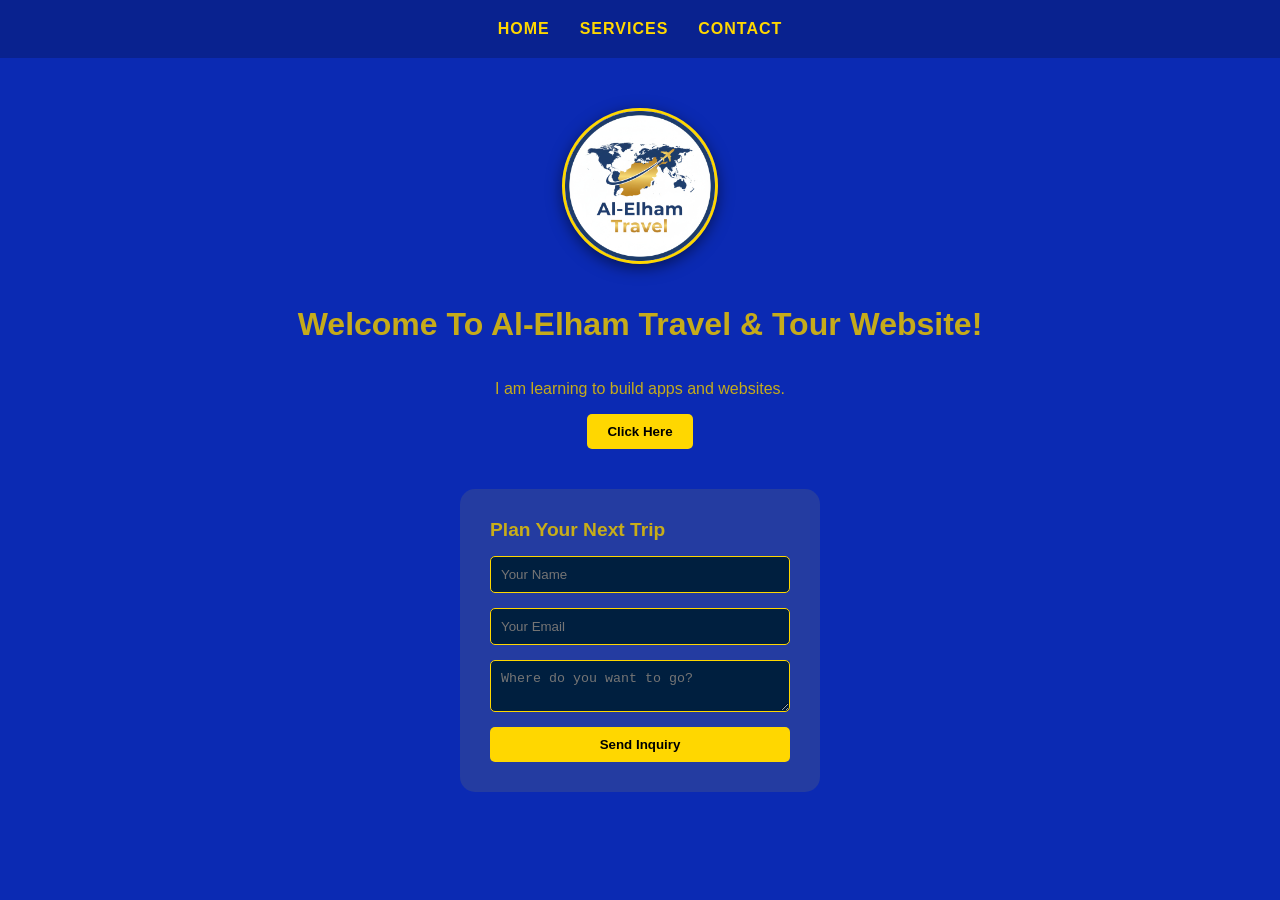
==== index.html @ a9338908 "Add files via upload" ====
<!DOCTYPE html>
<html>
<head>
    <title>My First Page</title>
<style>
    .contact-section {
    background: rgba(255, 215, 0, 0.1);
    padding: 30px;
    border-radius: 15px;
    margin-top: 40px;
    display: flex;
    flex-direction: column;
    gap: 15px;
    width: 300px;
}

.contact-section input, .contact-section textarea {
    padding: 10px;
    border-radius: 5px;
    border: 1px solid #FFD700;
    background: #001f3f;
    color: white;
}

.contact-section h3 {
    margin: 0;
    font-size: 1.2rem;
}
    .navbar {
    position: absolute;
    top: 0;
    width: 100%;
    padding: 20px;
    display: flex;
    justify-content: center;
    gap: 30px;
    background-color: rgba(0, 0, 0, 0.2); /* Semi-transparent black */
}

.navbar a {
    color: #FFD700;
    text-decoration: none;
    font-weight: bold;
    text-transform: uppercase;
    letter-spacing: 1px;
}

.navbar a:hover {
    text-decoration: underline;
    color: #ffffff;
}
    .profile-img {
    width: 150px;               /* Controls the size */
    height: 150px;
    border-radius: 50%;         /* Makes the image a perfect circle */
    border: 3px solid #FFD700;  /* Adds a gold border to match your theme */
    margin-bottom: 20px;        /* Adds space between the image and text */
    object-fit: cover;          /* Ensures the image isn't stretched */
    box-shadow: 0px 4px 15px rgba(0,0,0,0.5); /* Adds a subtle shadow for depth */
    }
    body {
        background-color: #0b2ab3; /* Navy Blue */
        color: #d8b90be8;           /* Gold Text */
        font-family: sans-serif;
        display: flex;
        flex-direction: column;
        align-items: center;
        justify-content: center;
        height: 100vh;
        margin: 0;
    }
    button {
        padding: 10px 20px;
        background-color: #FFD700;
        border: none;
        border-radius: 5px;
        cursor: pointer;
        font-weight: bold;
    }
</style>

<body>
    <nav class="navbar">
    <a href="#">Home</a>
    <a href="#">Services</a>
    <a href="#">Contact</a>
</nav>
<img src="banner.jpg" alt="Brand Logo" class="profile-img">
    <h1>Welcome To Al-Elham Travel & Tour Website!</h1>
    <p>I am learning to build apps and websites.</p>
    <button onclick="alert('Success!')">Click Here</button>
<div class="contact-section">
    <h3>Plan Your Next Trip</h3>
    <input type="text" placeholder="Your Name">
    <input type="email" placeholder="Your Email">
    <textarea placeholder="Where do you want to go?"></textarea>
    <button>Send Inquiry</button>
</div>
</body>
</html>
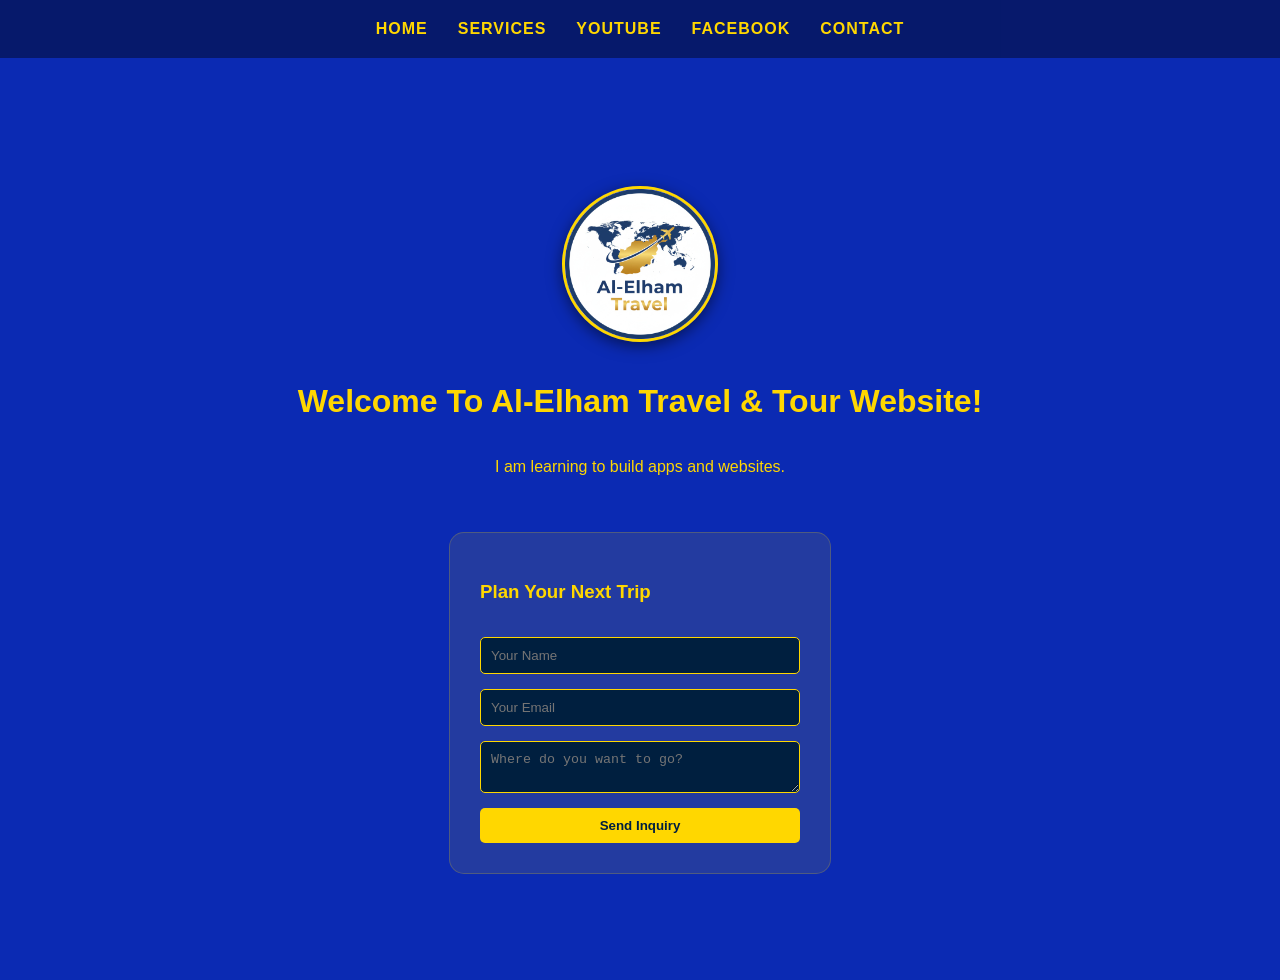
==== commit b7ec5505: "Add files via upload i have added social media link and button. Added social links and contact form" ====
--- a/index.html
+++ b/index.html
@@ -1,100 +1,117 @@
 <!DOCTYPE html>
 <html>
 <head>
-    <title>My First Page</title>
-<style>
-    .contact-section {
-    background: rgba(255, 215, 0, 0.1);
-    padding: 30px;
-    border-radius: 15px;
-    margin-top: 40px;
-    display: flex;
-    flex-direction: column;
-    gap: 15px;
-    width: 300px;
-}
+    <title>Al-Elham Travel & Tour</title>
+    <style>
+        /* --- DESIGN (CSS) --- */
+        body {
+            background-color: #0b2ab3; /* Navy Blue */
+            color: #FFD700;           /* Gold Text */
+            font-family: sans-serif;
+            display: flex;
+            flex-direction: column;
+            align-items: center;
+            justify-content: center;
+            min-height: 100vh;
+            margin: 0;
+            padding-top: 80px; /* Space for the navbar */
+        }
 
-.contact-section input, .contact-section textarea {
-    padding: 10px;
-    border-radius: 5px;
-    border: 1px solid #FFD700;
-    background: #001f3f;
-    color: white;
-}
+        .navbar {
+            position: fixed; /* Changed from absolute to fixed so it stays at the top */
+            top: 0;
+            width: 100%;
+            padding: 20px;
+            display: flex;
+            justify-content: center;
+            gap: 30px;
+            background-color: rgba(0, 0, 0, 0.4); 
+            z-index: 1000;
+        }
 
-.contact-section h3 {
-    margin: 0;
-    font-size: 1.2rem;
-}
-    .navbar {
-    position: absolute;
-    top: 0;
-    width: 100%;
-    padding: 20px;
-    display: flex;
-    justify-content: center;
-    gap: 30px;
-    background-color: rgba(0, 0, 0, 0.2); /* Semi-transparent black */
-}
+        .navbar a {
+            color: #FFD700;
+            text-decoration: none;
+            font-weight: bold;
+            text-transform: uppercase;
+            transition: 0.3s;
+            letter-spacing: 1px;
+        }
 
-.navbar a {
-    color: #FFD700;
-    text-decoration: none;
-    font-weight: bold;
-    text-transform: uppercase;
-    letter-spacing: 1px;
-}
+        .navbar a:hover {
+            color: #ffffff;
+            text-shadow: 0px 0px 8px #FFD700;
+            transform: scale(1.1);
+        }
 
-.navbar a:hover {
-    text-decoration: underline;
-    color: #ffffff;
-}
-    .profile-img {
-    width: 150px;               /* Controls the size */
-    height: 150px;
-    border-radius: 50%;         /* Makes the image a perfect circle */
-    border: 3px solid #FFD700;  /* Adds a gold border to match your theme */
-    margin-bottom: 20px;        /* Adds space between the image and text */
-    object-fit: cover;          /* Ensures the image isn't stretched */
-    box-shadow: 0px 4px 15px rgba(0,0,0,0.5); /* Adds a subtle shadow for depth */
-    }
-    body {
-        background-color: #0b2ab3; /* Navy Blue */
-        color: #d8b90be8;           /* Gold Text */
-        font-family: sans-serif;
-        display: flex;
-        flex-direction: column;
-        align-items: center;
-        justify-content: center;
-        height: 100vh;
-        margin: 0;
-    }
-    button {
-        padding: 10px 20px;
-        background-color: #FFD700;
-        border: none;
-        border-radius: 5px;
-        cursor: pointer;
-        font-weight: bold;
-    }
-</style>
+        .profile-img {
+            width: 150px;
+            height: 150px;
+            border-radius: 50%;
+            border: 3px solid #FFD700;
+            margin-bottom: 20px;
+            object-fit: cover;
+            box-shadow: 0px 4px 15px rgba(0,0,0,0.5);
+        }
+
+        .contact-section {
+            background: rgba(255, 215, 0, 0.1);
+            padding: 30px;
+            border-radius: 15px;
+            margin-top: 40px;
+            display: flex;
+            flex-direction: column;
+            gap: 15px;
+            width: 320px;
+            border: 1px solid rgba(255, 215, 0, 0.2);
+        }
+
+        .contact-section input, .contact-section textarea {
+            padding: 10px;
+            border-radius: 5px;
+            border: 1px solid #FFD700;
+            background: #001f3f;
+            color: white;
+        }
+
+        button {
+            padding: 10px 20px;
+            background-color: #FFD700;
+            border: none;
+            border-radius: 5px;
+            cursor: pointer;
+            font-weight: bold;
+            color: #001f3f;
+        }
+
+        button:hover {
+            background-color: #ffffff;
+        }
+    </style>
+</head>
 
 <body>
+    <!-- --- CONTENT (HTML) --- -->
     <nav class="navbar">
-    <a href="#">Home</a>
-    <a href="#">Services</a>
-    <a href="#">Contact</a>
-</nav>
-<img src="banner.jpg" alt="Brand Logo" class="profile-img">
+        <a href="#">Home</a>
+        <a href="#">Services</a>
+        <a href="https://www.youtube.com/@EverythingSharing.2026" target="_blank">YouTube</a>
+        <a href="https://www.facebook.com/AlElhamTravel" target="_blank">Facebook</a>
+        <a href="#">Contact</a>
+    </nav>
+
+    <img src="banner.jpg" alt="Brand Logo" class="profile-img">
+    
     <h1>Welcome To Al-Elham Travel & Tour Website!</h1>
     <p>I am learning to build apps and websites.</p>
-    <button onclick="alert('Success!')">Click Here</button>
-<div class="contact-section">
-    <h3>Plan Your Next Trip</h3>
-    <input type="text" placeholder="Your Name">
-    <input type="email" placeholder="Your Email">
-    <textarea placeholder="Where do you want to go?"></textarea>
-    <button>Send Inquiry</button>
-</div>
+    
+    <div class="contact-section">
+        <h3>Plan Your Next Trip</h3>
+        <input type="text" placeholder="Your Name">
+        <input type="email" placeholder="Your Email">
+        <textarea placeholder="Where do you want to go?"></textarea>
+        <button>Send Inquiry</button>
+    </div>
+
 </body>
 </html>
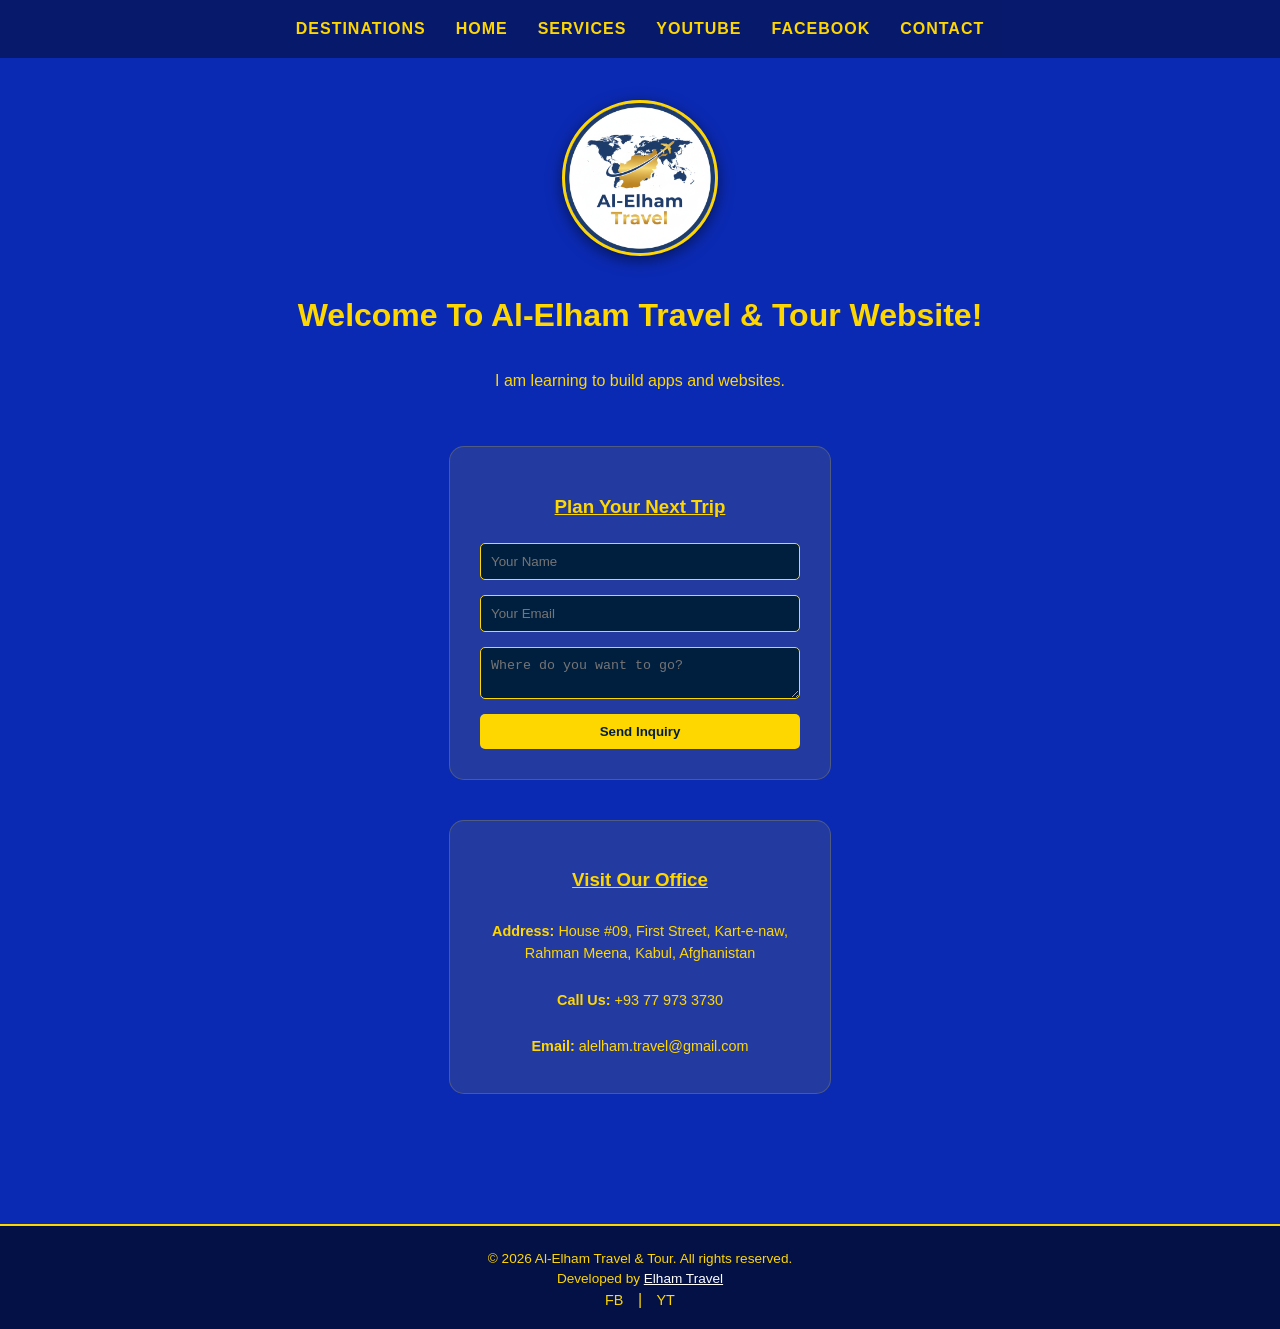
==== commit 5e510e9b: "Due to other pages added to my website Due to other pages added to my website" ====
--- a/index.html
+++ b/index.html
@@ -1,117 +1,54 @@
 <!DOCTYPE html>
 <html>
 <head>
+    <link rel="stylesheet" href="style.css">
     <title>Al-Elham Travel & Tour</title>
-    <style>
-        /* --- DESIGN (CSS) --- */
-        body {
-            background-color: #0b2ab3; /* Navy Blue */
-            color: #FFD700;           /* Gold Text */
-            font-family: sans-serif;
-            display: flex;
-            flex-direction: column;
-            align-items: center;
-            justify-content: center;
-            min-height: 100vh;
-            margin: 0;
-            padding-top: 80px; /* Space for the navbar */
-        }
-
-        .navbar {
-            position: fixed; /* Changed from absolute to fixed so it stays at the top */
-            top: 0;
-            width: 100%;
-            padding: 20px;
-            display: flex;
-            justify-content: center;
-            gap: 30px;
-            background-color: rgba(0, 0, 0, 0.4); 
-            z-index: 1000;
-        }
-
-        .navbar a {
-            color: #FFD700;
-            text-decoration: none;
-            font-weight: bold;
-            text-transform: uppercase;
-            transition: 0.3s;
-            letter-spacing: 1px;
-        }
-
-        .navbar a:hover {
-            color: #ffffff;
-            text-shadow: 0px 0px 8px #FFD700;
-            transform: scale(1.1);
-        }
-
-        .profile-img {
-            width: 150px;
-            height: 150px;
-            border-radius: 50%;
-            border: 3px solid #FFD700;
-            margin-bottom: 20px;
-            object-fit: cover;
-            box-shadow: 0px 4px 15px rgba(0,0,0,0.5);
-        }
-
-        .contact-section {
-            background: rgba(255, 215, 0, 0.1);
-            padding: 30px;
-            border-radius: 15px;
-            margin-top: 40px;
-            display: flex;
-            flex-direction: column;
-            gap: 15px;
-            width: 320px;
-            border: 1px solid rgba(255, 215, 0, 0.2);
-        }
-
-        .contact-section input, .contact-section textarea {
-            padding: 10px;
-            border-radius: 5px;
-            border: 1px solid #FFD700;
-            background: #001f3f;
-            color: white;
-        }
-
-        button {
-            padding: 10px 20px;
-            background-color: #FFD700;
-            border: none;
-            border-radius: 5px;
-            cursor: pointer;
-            font-weight: bold;
-            color: #001f3f;
-        }
-
-        button:hover {
-            background-color: #ffffff;
-        }
-    </style>
+    <meta name="viewport" content="width=device-width, initial-scale=1.0">
 </head>
-
 <body>
-    <!-- --- CONTENT (HTML) --- -->
     <nav class="navbar">
-        <a href="#">Home</a>
-        <a href="#">Services</a>
+        <a href="destinations.html">Destinations</a>
+        <a href="index.html">Home</a>
+        <a href="services.html">Services</a>
         <a href="https://www.youtube.com/@EverythingSharing.2026" target="_blank">YouTube</a>
         <a href="https://www.facebook.com/AlElhamTravel" target="_blank">Facebook</a>
-        <a href="#">Contact</a>
+        <!-- Fixed this link to scroll down -->
+        <a href="#contact">Contact</a>
     </nav>
 
-    <img src="banner.jpg" alt="Brand Logo" class="profile-img">
-    
-    <h1>Welcome To Al-Elham Travel & Tour Website!</h1>
-    <p>I am learning to build apps and websites.</p>
-    
-    <div class="contact-section">
-        <h3>Plan Your Next Trip</h3>
-        <input type="text" placeholder="Your Name">
-        <input type="email" placeholder="Your Email">
-        <textarea placeholder="Where do you want to go?"></textarea>
-        <button>Send Inquiry</button>
+   <div class="container">
+        <img src="banner.jpg" alt="Brand Logo" class="profile-img">
+        
+        <h1>Welcome To Al-Elham Travel & Tour Website!</h1>
+        <p>I am learning to build apps and websites.</p>
+        
+        <!-- Inquiry Form -->
+        <div class="contact-section">
+            <h3>Plan Your Next Trip</h3>
+            <input type="text" placeholder="Your Name">
+            <input type="email" placeholder="Your Email">
+            <textarea placeholder="Where do you want to go?"></textarea>
+            <button>Send Inquiry</button>
+        </div>
+
+        <!-- Official Contact Details -->
+        <div class="contact-section" id="contact">
+            <h3>Visit Our Office</h3>
+            <p><strong>Address:</strong> House #09, First Street, Kart-e-naw, Rahman Meena, Kabul, Afghanistan</p>
+            <p><strong>Call Us:</strong> +93 77 973 3730</p>
+            <p><strong>Email:</strong> alelham.travel@gmail.com</p>
+        </div>
     </div>
-
+    <!-- FOOTER SECTION -->
+    <footer class="footer">
+        <div class="footer-content">
+            <p>&copy; 2026 Al-Elham Travel & Tour. All rights reserved.</p>
+            <p>Developed by <a href="https://www.youtube.com/@EverythingSharing.2026" target="_blank">Elham Travel</a></p>
+            <div class="footer-socials">
+                <a href="https://www.facebook.com/AlElhamTravel" target="_blank">FB</a> | 
+                <a href="https://www.youtube.com/@EverythingSharing.2026" target="_blank">YT</a>
+            </div>
+        </div>
+    </footer>
 </body>
 </html>
--- a/style.css
+++ b/style.css
@@ -0,0 +1,266 @@
+/* --- GLOBAL STYLES --- */
+body {
+    background-color: #0b2ab3;
+    color: #FFD700;
+    font-family: sans-serif;
+    display: flex;
+    flex-direction: column;
+    align-items: center;
+    justify-content: center;
+    min-height: 100vh;
+    margin: 0;
+    padding-top: 80px; 
+}
+
+.navbar {
+    position: fixed; 
+    top: 0;
+    width: 100%;
+    padding: 20px;
+    display: flex;
+    justify-content: center;
+    gap: 30px;
+    background-color: rgba(0, 0, 0, 0.4); 
+    z-index: 1000;
+}
+
+.navbar a {
+    color: #FFD700;
+    text-decoration: none;
+    font-weight: bold;
+    text-transform: uppercase;
+    transition: 0.3s;
+    letter-spacing: 1px;
+}
+
+.navbar a:hover {
+    color: #ffffff;
+    text-shadow: 0px 0px 8px #FFD700;
+    transform: scale(1.1);
+}
+
+.container {
+    max-width: 900px;
+    width: 100%;
+    display: flex;
+    flex-direction: column;
+    align-items: center;
+    text-align: center;
+    padding: 20px 20px 80px 20px; /* Added 80px bottom padding */
+}
+
+.profile-img {
+    width: 150px;
+    height: 150px;
+    border-radius: 50%;
+    border: 3px solid #FFD700;
+    margin-bottom: 20px;
+    object-fit: cover;
+    box-shadow: 0px 4px 15px rgba(0,0,0,0.5);
+}
+
+/* --- SECTION STYLES --- */
+.contact-section {
+    background: rgba(255, 215, 0, 0.1);
+    padding: 30px;
+    border-radius: 15px;
+    margin-top: 40px;
+    display: flex;
+    flex-direction: column;
+    gap: 15px;
+    width: 320px;
+    border: 1px solid rgba(255, 215, 0, 0.2);
+}
+
+.contact-section p {
+    font-size: 0.9rem;
+    line-height: 1.5;
+    margin: 5px 0;
+}
+
+.contact-section h3 {
+    margin-bottom: 10px;
+    text-decoration: underline;
+}
+
+/* --- FORM ELEMENTS --- */
+.contact-section input, .contact-section textarea {
+    padding: 10px;
+    border-radius: 5px;
+    border: 1px solid #FFD700;
+    background: #001f3f;
+    color: white;
+}
+
+button {
+    padding: 10px 20px;
+    background-color: #FFD700;
+    border: none;
+    border-radius: 5px;
+    cursor: pointer;
+    font-weight: bold;
+    color: #001f3f;
+    transition: 0.2s;
+}
+
+button:hover {
+    background-color: #ffffff;
+    box-shadow: 0px 0px 15px #FFD700;
+    transform: scale(1.05);
+}
+/* --- FOOTER STYLES --- */
+.footer {
+    width: 100%;
+    background-color: rgba(0, 0, 0, 0.6); /* Slightly darker than navbar */
+    color: #FFD700;
+    padding: 20px 0;
+    margin-top: 50px;
+    border-top: 2px solid #FFD700;
+    text-align: center;
+}
+
+.footer-content p {
+    margin: 5px 0;
+    font-size: 0.85rem;
+}
+
+.footer-content a {
+    color: #ffffff;
+    text-decoration: underline;
+}
+
+.footer-socials a {
+    margin: 0 10px;
+    font-size: 0.9rem;
+    text-decoration: none;
+    color: #FFD700;
+}
+
+.footer-socials a:hover {
+    color: #ffffff;
+}
+.service-card {
+    background: rgba(255, 215, 0, 0.1);
+    border: 2px solid #FFD700;
+    border-radius: 15px;
+    padding: 20px;
+    width: 250px;
+    transition: 0.3s;
+}
+
+.service-card:hover {
+    transform: translateY(-10px);
+    background: rgba(255, 215, 0, 0.2);
+    box-shadow: 0px 10px 20px rgba(0, 0, 0, 0.4);
+}
+/* --- BUTTON & LINK STYLES --- */
+.whatsapp-btn {
+    background-color: #25D366; 
+    color: white; 
+    padding: 12px 25px; 
+    border-radius: 30px; /* Rounded pill shape looks more modern */
+    text-decoration: none; 
+    font-weight: bold; 
+    display: inline-block;
+    transition: 0.3s;
+    box-shadow: 0px 4px 10px rgba(0,0,0,0.3);
+}
+
+.whatsapp-btn:hover {
+    background-color: #128C7E;
+    transform: scale(1.05);
+}
+
+.back-link {
+    color: #FFD700; 
+    text-decoration: none; 
+    font-weight: bold;
+    font-size: 0.9rem;
+    transition: 0.3s;
+}
+
+.back-link:hover {
+    color: #ffffff;
+    text-decoration: underline;
+}
+/* --- GALLERY STYLES --- */
+.gallery-grid {
+    display: grid;
+    grid-template-columns: repeat(auto-fit, minmax(200px, 1fr));
+    gap: 20px;
+    width: 100%;
+    margin-top: 30px;
+}
+
+.gallery-item {
+    height: 250px;
+    background-color: #001f3f; /* Placeholder until you add real images */
+    border: 2px solid #FFD700;
+    border-radius: 15px;
+    position: relative;
+    overflow: hidden;
+    cursor: pointer;
+    transition: 0.4s;
+}
+
+.gallery-item:hover {
+    transform: scale(1.03);
+    box-shadow: 0px 10px 20px rgba(0,0,0,0.5);
+}
+
+.gallery-overlay {
+    position: absolute;
+    bottom: 0;
+    width: 100%;
+    background: rgba(0, 0, 0, 0.7);
+    color: #FFD700;
+    padding: 10px 0;
+    font-weight: bold;
+    transform: translateY(100%);
+    transition: 0.3s;
+}
+
+.gallery-item:hover .gallery-overlay {
+    transform: translateY(0);
+}
+.gallery-item img {
+    width: 100%;
+    height: 100%;
+    object-fit: cover; /* This crops the image to fit the box perfectly */
+    display: block;
+}
+
+/* Ensure the overlay always stays on top of the image */
+.gallery-overlay {
+    z-index: 2;
+}
+/* --- MOBILE RESPONSIVENESS --- */
+
+/* For screens smaller than 768px */
+@media (max-width: 768px) {
+    .navbar {
+        flex-wrap: wrap; /* Allows links to go to the next line if they don't fit */
+        gap: 15px;
+        padding: 10px;
+    }
+
+    .navbar a {
+        font-size: 0.8rem; /* Smaller text for mobile */
+    }
+
+    .container {
+        padding: 10px 10px 100px 100px;
+    }
+
+    .gallery-grid {
+        grid-template-columns: 1fr; /* Shows 1 card per row instead of 4 */
+    }
+
+    .service-card {
+        width: 90%; /* Service cards take up most of the screen width */
+    }
+    
+    .contact-section {
+        width: 90%; /* Form and contact info take up most of the screen width */
+    }
+}
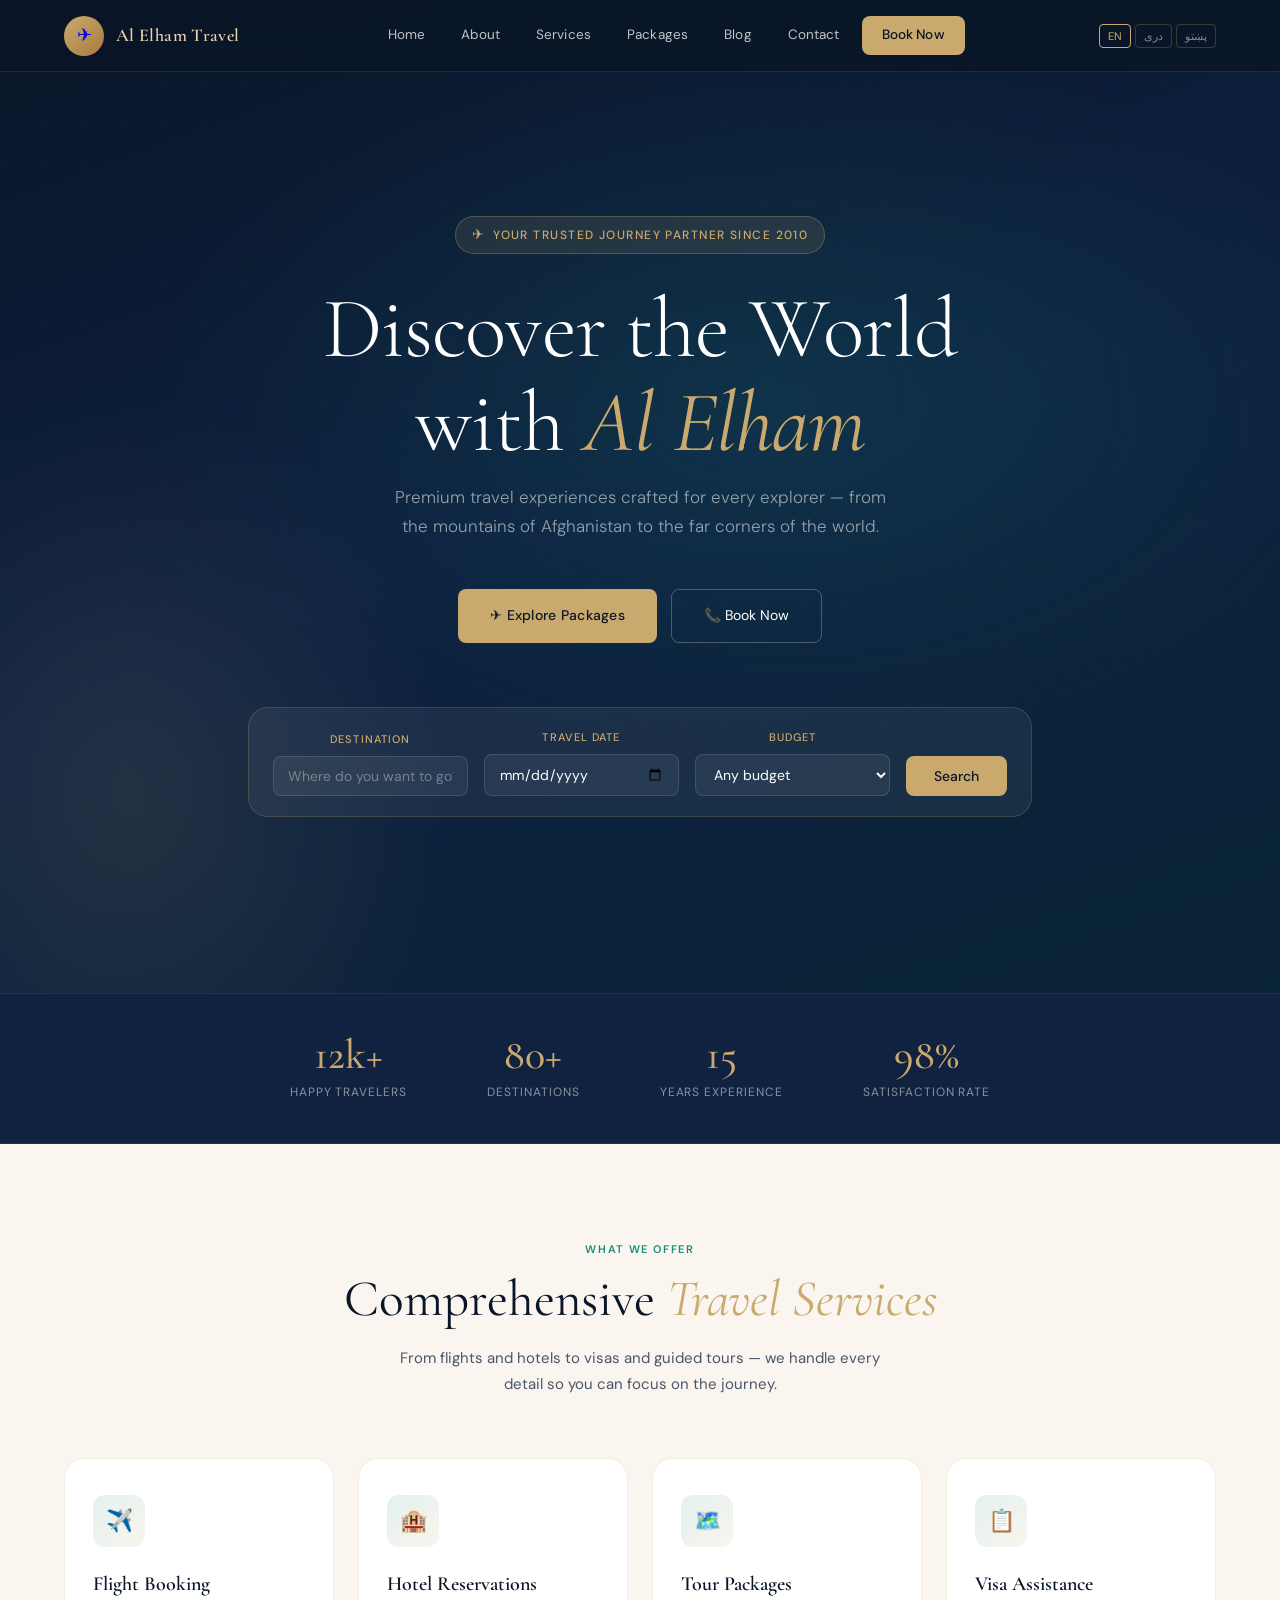
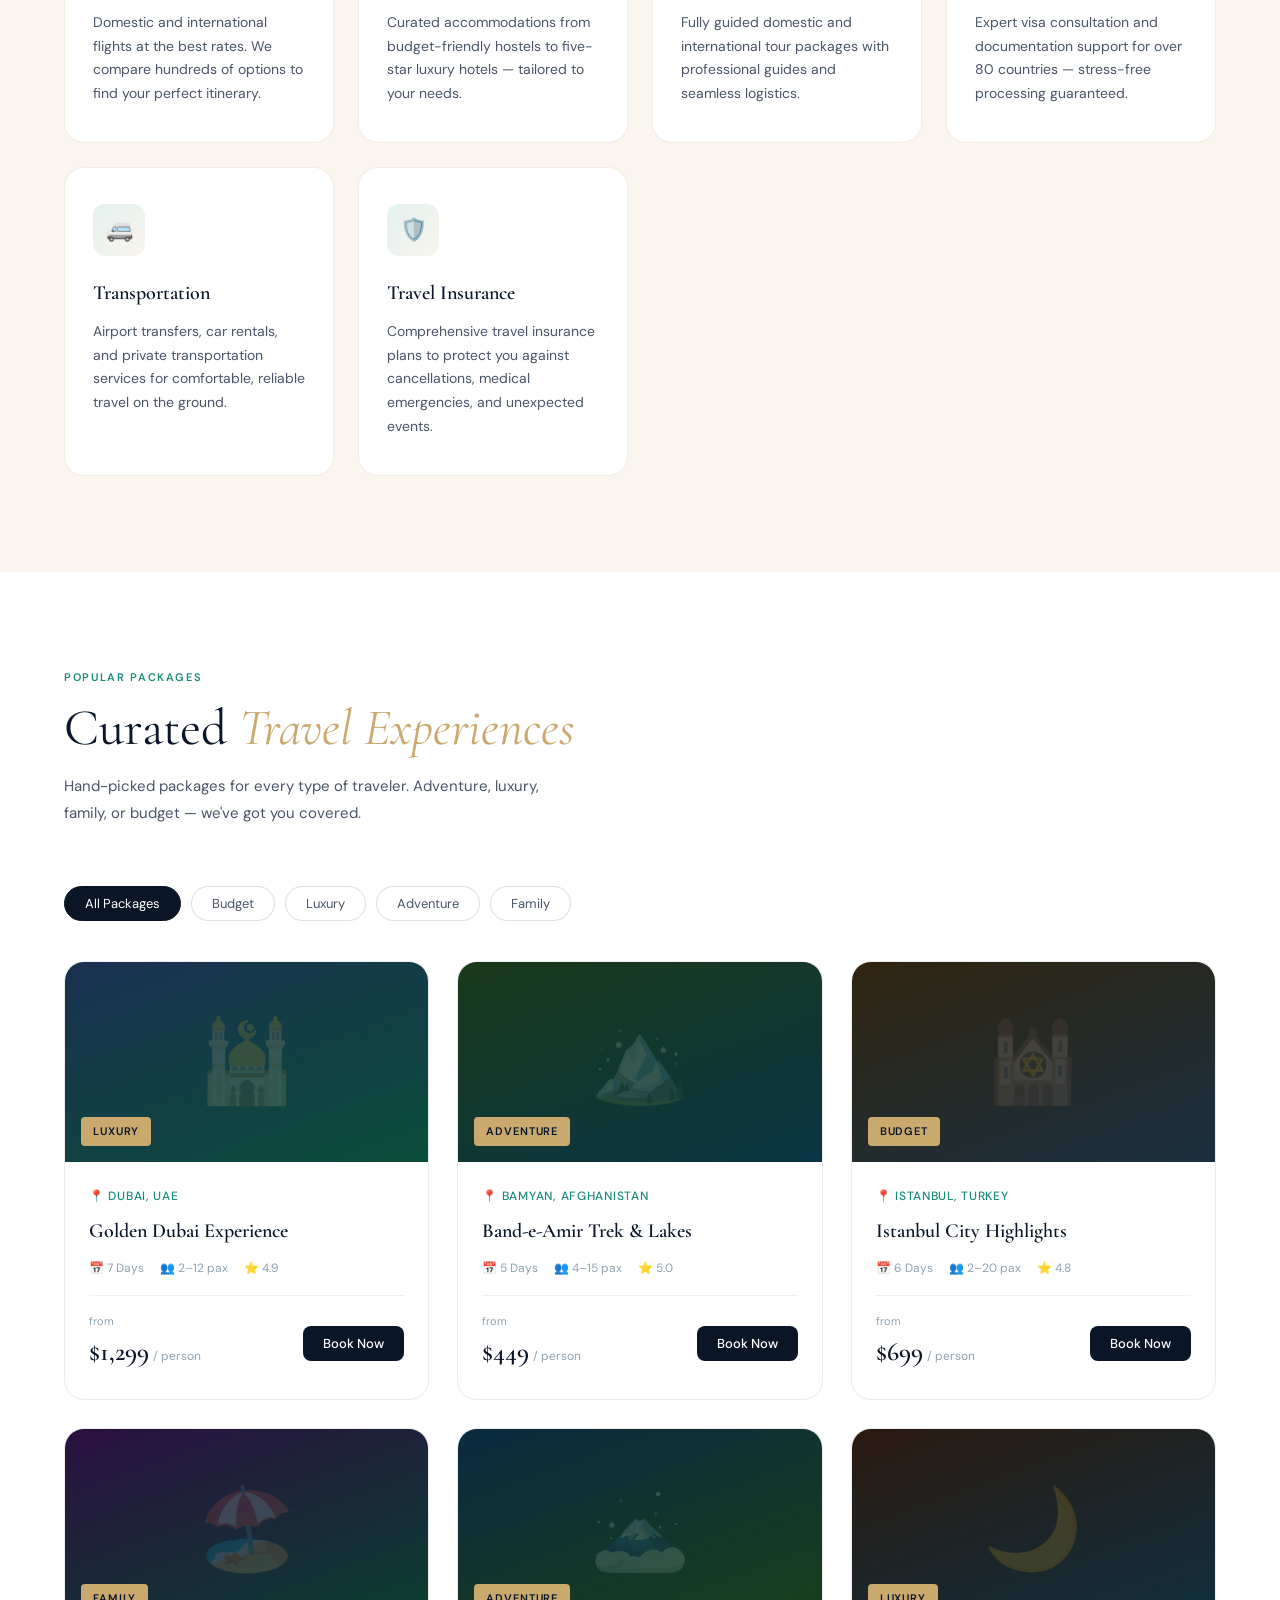
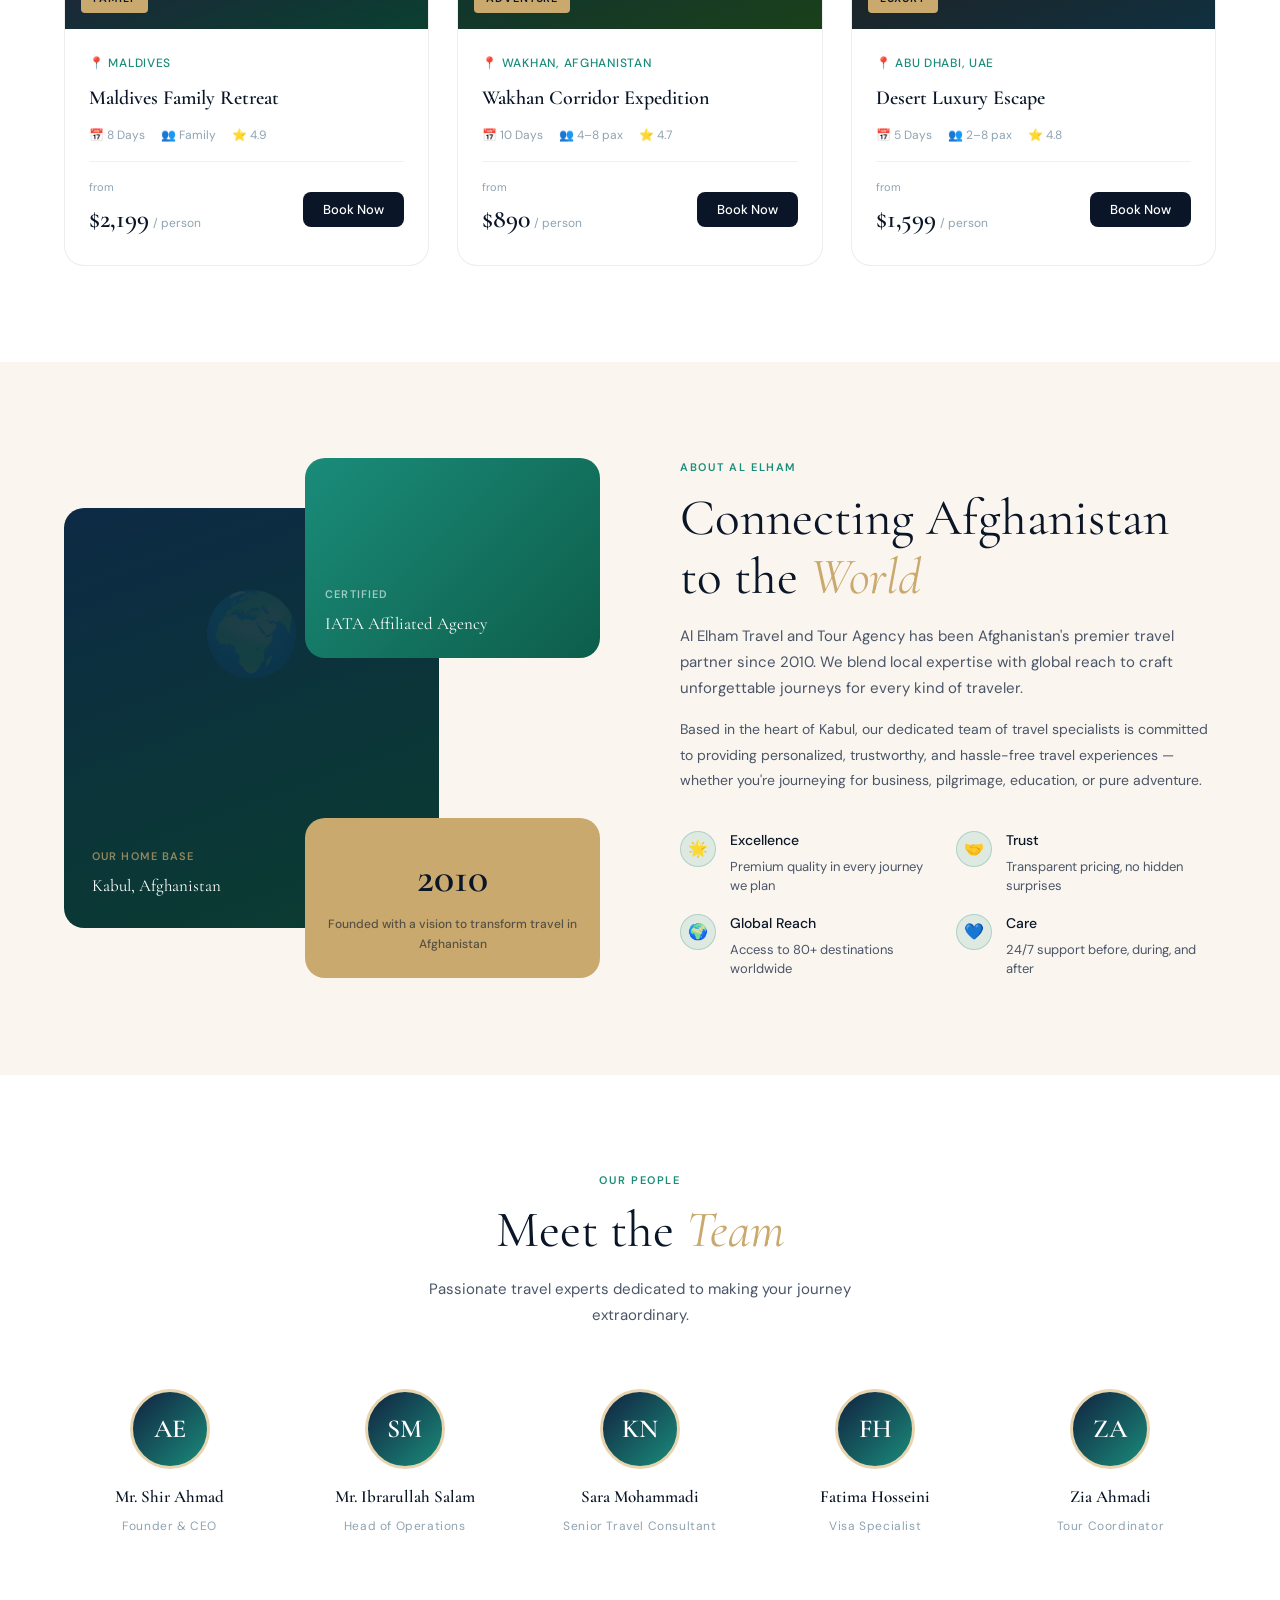
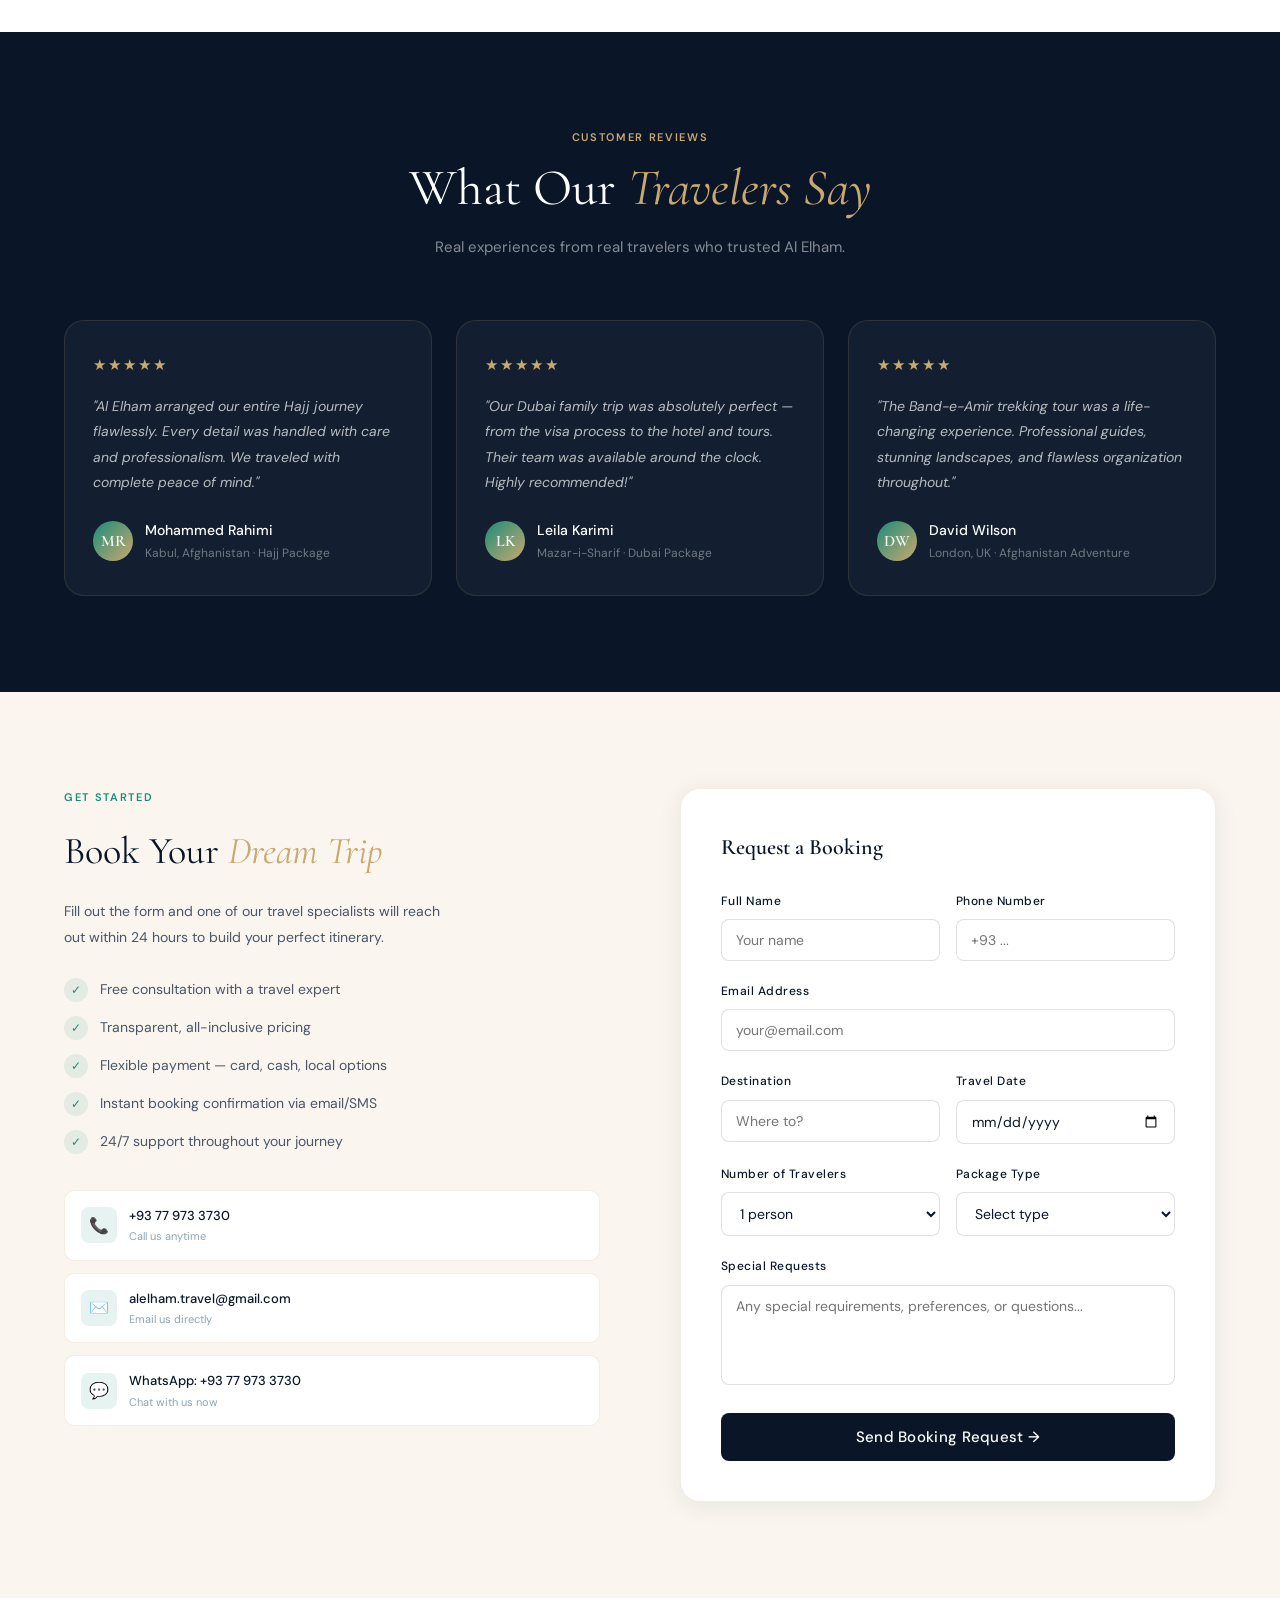
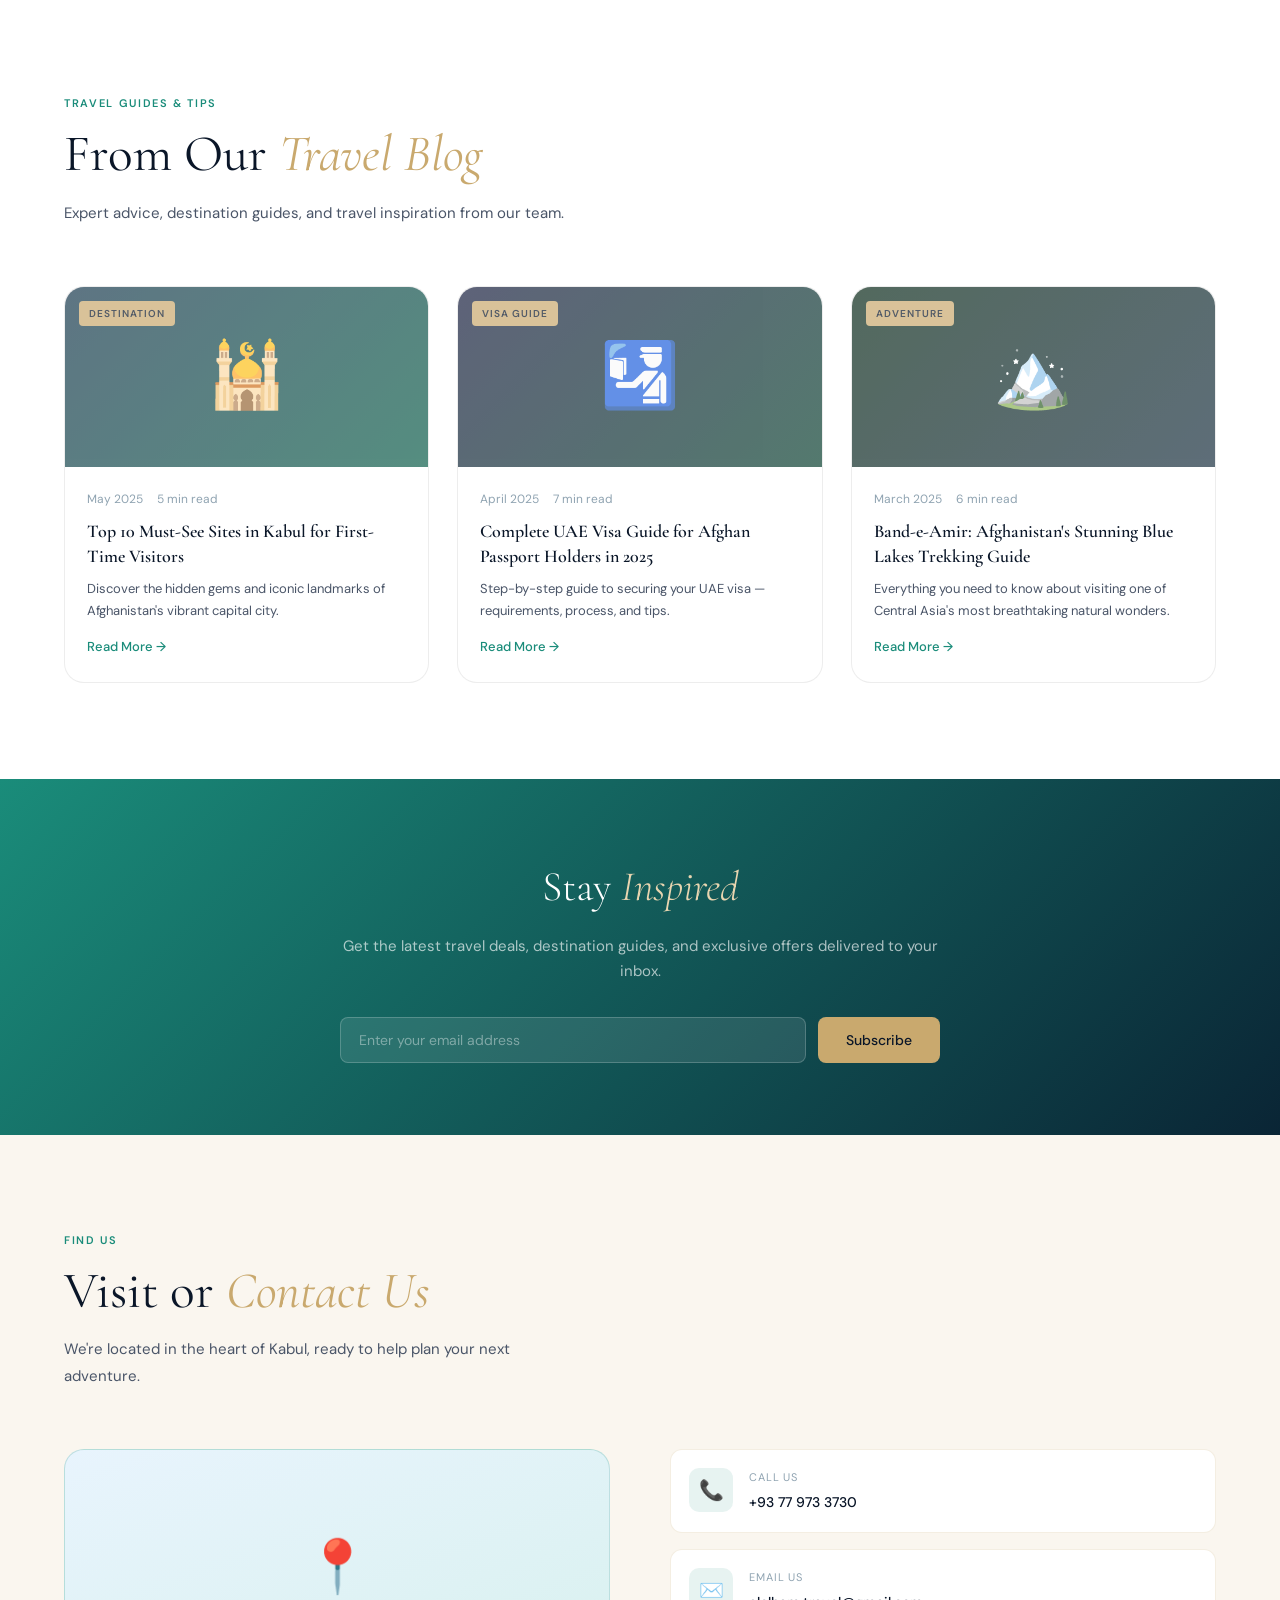
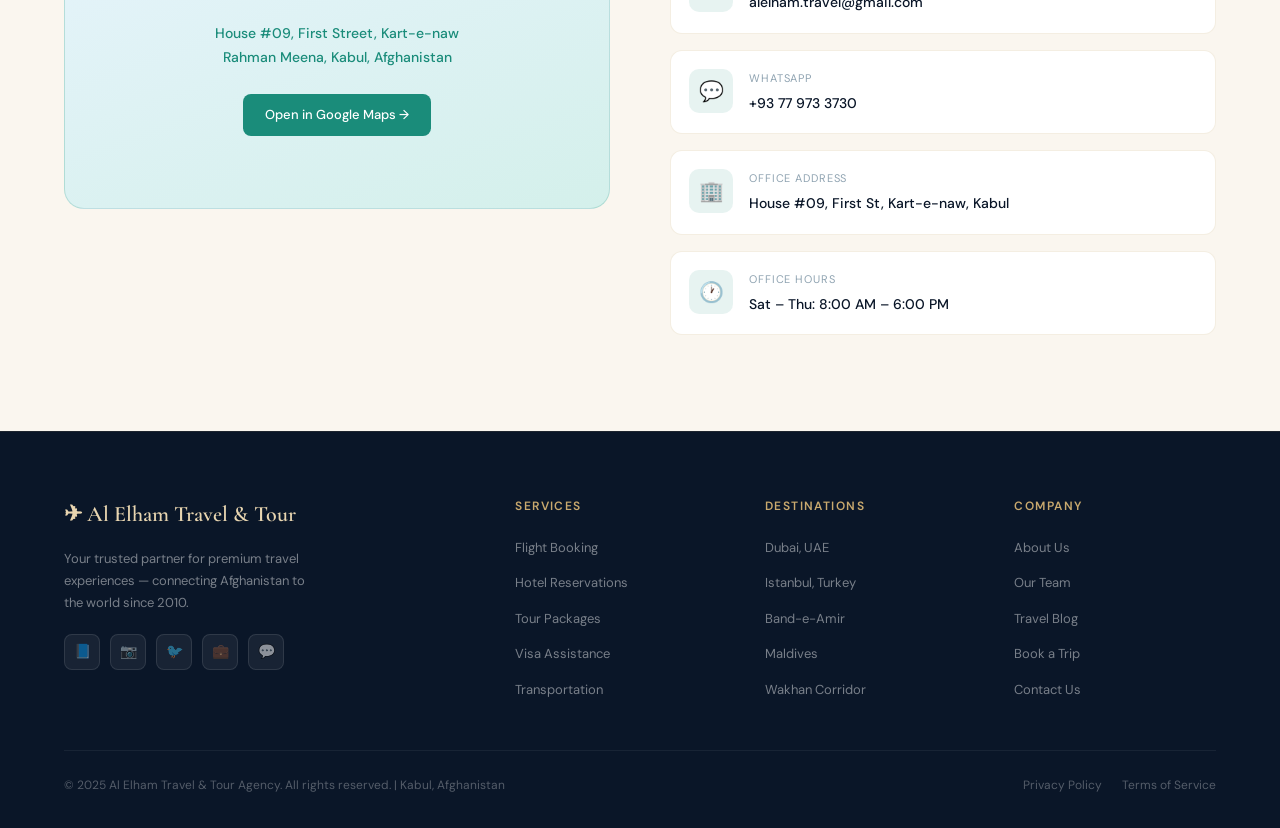
==== commit 10ca4d6e: "please be  accept and update my new file please be  accept and update my new file" ====
--- a/index.html
+++ b/index.html
@@ -1,54 +1,1139 @@
-<!DOCTYPE html>
-<html>
-<head>
-    <link rel="stylesheet" href="style.css">
-    <title>Al-Elham Travel & Tour</title>
-    <meta name="viewport" content="width=device-width, initial-scale=1.0">
-</head>
-<body>
-    <nav class="navbar">
-        <a href="destinations.html">Destinations</a>
-        <a href="index.html">Home</a>
-        <a href="services.html">Services</a>
-        <a href="https://www.youtube.com/@EverythingSharing.2026" target="_blank">YouTube</a>
-        <a href="https://www.facebook.com/AlElhamTravel" target="_blank">Facebook</a>
-        <!-- Fixed this link to scroll down -->
-        <a href="#contact">Contact</a>
-    </nav>
-
-   <div class="container">
-        <img src="banner.jpg" alt="Brand Logo" class="profile-img">
-        
-        <h1>Welcome To Al-Elham Travel & Tour Website!</h1>
-        <p>I am learning to build apps and websites.</p>
-        
-        <!-- Inquiry Form -->
-        <div class="contact-section">
-            <h3>Plan Your Next Trip</h3>
-            <input type="text" placeholder="Your Name">
-            <input type="email" placeholder="Your Email">
-            <textarea placeholder="Where do you want to go?"></textarea>
-            <button>Send Inquiry</button>
-        </div>
-
-        <!-- Official Contact Details -->
-        <div class="contact-section" id="contact">
-            <h3>Visit Our Office</h3>
-            <p><strong>Address:</strong> House #09, First Street, Kart-e-naw, Rahman Meena, Kabul, Afghanistan</p>
-            <p><strong>Call Us:</strong> +93 77 973 3730</p>
-            <p><strong>Email:</strong> alelham.travel@gmail.com</p>
-        </div>
-    </div>
-    <!-- FOOTER SECTION -->
-    <footer class="footer">
-        <div class="footer-content">
-            <p>&copy; 2026 Al-Elham Travel & Tour. All rights reserved.</p>
-            <p>Developed by <a href="https://www.youtube.com/@EverythingSharing.2026" target="_blank">Elham Travel</a></p>
-            <div class="footer-socials">
-                <a href="https://www.facebook.com/AlElhamTravel" target="_blank">FB</a> | 
-                <a href="https://www.youtube.com/@EverythingSharing.2026" target="_blank">YT</a>
-            </div>
-        </div>
-    </footer>
-</body>
-</html>+<!DOCTYPE html>
+<html lang="en">
+<head>
+<meta charset="UTF-8">
+<meta name="viewport" content="width=device-width, initial-scale=1.0">
+<title>Al Elham Travel & Tour Agency</title>
+<link href="https://fonts.googleapis.com/css2?family=Cormorant+Garamond:wght@300;400;500;600;700&family=DM+Sans:wght@300;400;500;600&display=swap" rel="stylesheet">
+<style>
+  *, *::before, *::after { box-sizing: border-box; margin: 0; padding: 0; }
+
+  :root {
+    --navy: #0a1628;
+    --navy-mid: #112240;
+    --gold: #c9a96e;
+    --gold-light: #e8d5b0;
+    --gold-pale: #faf6ef;
+    --teal: #1a8c7a;
+    --teal-light: #d4f0eb;
+    --sky: #e8f4fd;
+    --white: #ffffff;
+    --text-dark: #0a1628;
+    --text-mid: #4a5568;
+    --text-light: #8fa3b1;
+    --border: rgba(201,169,110,0.2);
+    --shadow: 0 4px 24px rgba(10,22,40,0.08);
+    --shadow-lg: 0 12px 48px rgba(10,22,40,0.14);
+    --font-display: 'Cormorant Garamond', serif;
+    --font-body: 'DM Sans', sans-serif;
+    --radius: 12px;
+    --radius-lg: 20px;
+  }
+
+  html { scroll-behavior: smooth; }
+  body { font-family: var(--font-body); color: var(--text-dark); background: var(--white); overflow-x: hidden; font-size: 15px; line-height: 1.7; }
+
+  /* NAV */
+  nav {
+    position: fixed; top: 0; left: 0; right: 0; z-index: 1000;
+    padding: 0 5%;
+    background: rgba(10,22,40,0.96);
+    backdrop-filter: blur(12px);
+    border-bottom: 1px solid rgba(201,169,110,0.15);
+    display: flex; align-items: center; justify-content: space-between;
+    height: 72px;
+    transition: all 0.3s;
+  }
+  .nav-logo { display: flex; align-items: center; gap: 12px; text-decoration: none; }
+  .nav-logo-icon {
+    width: 40px; height: 40px; border-radius: 50%;
+    background: linear-gradient(135deg, var(--gold) 0%, #a87c3e 100%);
+    display: flex; align-items: center; justify-content: center;
+    font-size: 18px;
+  }
+  .nav-logo-text { font-family: var(--font-display); font-size: 18px; font-weight: 600; color: var(--gold-light); letter-spacing: 0.02em; }
+  .nav-links { display: flex; align-items: center; gap: 8px; }
+  .nav-links a {
+    color: rgba(255,255,255,0.75); text-decoration: none; font-size: 13.5px; font-weight: 400;
+    padding: 8px 14px; border-radius: 6px; transition: all 0.2s; letter-spacing: 0.01em;
+  }
+  .nav-links a:hover { color: var(--gold); background: rgba(201,169,110,0.08); }
+  .nav-cta {
+    background: var(--gold) !important; color: var(--navy) !important; font-weight: 500 !important;
+    padding: 8px 20px !important; border-radius: 8px !important;
+  }
+  .nav-cta:hover { background: var(--gold-light) !important; }
+  .lang-switcher { display: flex; gap: 4px; }
+  .lang-btn {
+    background: none; border: 1px solid rgba(201,169,110,0.25); color: rgba(255,255,255,0.5);
+    font-size: 11px; padding: 4px 8px; border-radius: 4px; cursor: pointer; font-family: var(--font-body);
+    transition: all 0.2s;
+  }
+  .lang-btn.active, .lang-btn:hover { border-color: var(--gold); color: var(--gold); }
+  .nav-mobile-toggle { display: none; background: none; border: none; color: var(--gold); font-size: 22px; cursor: pointer; }
+
+  /* HERO */
+  .hero {
+    min-height: 100vh; position: relative;
+    display: flex; align-items: center; justify-content: center;
+    background: var(--navy);
+    overflow: hidden;
+  }
+  .hero-bg {
+    position: absolute; inset: 0;
+    background: 
+      radial-gradient(ellipse 80% 60% at 60% 40%, rgba(26,140,122,0.18) 0%, transparent 60%),
+      radial-gradient(ellipse 50% 80% at 10% 80%, rgba(201,169,110,0.12) 0%, transparent 50%),
+      linear-gradient(160deg, #0a1628 0%, #0d2040 50%, #0a2535 100%);
+  }
+  .hero-pattern {
+    position: absolute; inset: 0; opacity: 0.04;
+    background-image: radial-gradient(circle at 1px 1px, rgba(201,169,110,0.8) 1px, transparent 0);
+    background-size: 40px 40px;
+  }
+  .hero-content {
+    position: relative; z-index: 2; text-align: center; padding: 120px 5% 80px;
+    max-width: 900px;
+    animation: fadeInUp 1s ease both;
+  }
+  .hero-badge {
+    display: inline-flex; align-items: center; gap: 8px;
+    background: rgba(201,169,110,0.12); border: 1px solid rgba(201,169,110,0.3);
+    color: var(--gold); font-size: 12px; font-weight: 500; letter-spacing: 0.12em;
+    text-transform: uppercase; padding: 6px 16px; border-radius: 50px;
+    margin-bottom: 28px;
+  }
+  .hero-badge::before { content: '✈'; font-size: 14px; }
+  .hero h1 {
+    font-family: var(--font-display); font-size: clamp(42px, 7vw, 86px);
+    font-weight: 300; color: var(--white); line-height: 1.1;
+    margin-bottom: 12px; letter-spacing: -0.01em;
+  }
+  .hero h1 em { color: var(--gold); font-style: italic; font-weight: 400; }
+  .hero-sub {
+    font-size: clamp(14px, 2vw, 17px); color: rgba(255,255,255,0.55);
+    max-width: 520px; margin: 0 auto 48px; font-weight: 300; line-height: 1.7;
+  }
+  .hero-btns { display: flex; gap: 14px; justify-content: center; flex-wrap: wrap; margin-bottom: 64px; }
+  .btn-primary {
+    background: var(--gold); color: var(--navy); text-decoration: none;
+    font-size: 14px; font-weight: 500; padding: 14px 32px; border-radius: 8px;
+    transition: all 0.2s; letter-spacing: 0.02em; border: none; cursor: pointer;
+    display: inline-flex; align-items: center; gap: 8px;
+  }
+  .btn-primary:hover { background: var(--gold-light); transform: translateY(-1px); }
+  .btn-outline {
+    background: transparent; color: var(--white); text-decoration: none;
+    font-size: 14px; font-weight: 400; padding: 14px 32px; border-radius: 8px;
+    border: 1px solid rgba(255,255,255,0.25); transition: all 0.2s; cursor: pointer;
+    display: inline-flex; align-items: center; gap: 8px;
+  }
+  .btn-outline:hover { border-color: var(--gold); color: var(--gold); }
+
+  /* SEARCH BAR */
+  .search-bar {
+    background: rgba(255,255,255,0.06); backdrop-filter: blur(20px);
+    border: 1px solid rgba(201,169,110,0.2); border-radius: var(--radius-lg);
+    padding: 20px 24px;
+    display: grid; grid-template-columns: 1fr 1fr 1fr auto;
+    gap: 16px; align-items: end;
+    max-width: 860px; margin: 0 auto;
+  }
+  .search-field label { display: block; font-size: 11px; color: var(--gold); letter-spacing: 0.1em; text-transform: uppercase; margin-bottom: 8px; font-weight: 500; }
+  .search-field input, .search-field select {
+    width: 100%; background: rgba(255,255,255,0.06); border: 1px solid rgba(255,255,255,0.12);
+    color: var(--white); padding: 10px 14px; border-radius: 8px; font-size: 14px;
+    font-family: var(--font-body); outline: none; transition: border-color 0.2s;
+  }
+  .search-field input::placeholder { color: rgba(255,255,255,0.35); }
+  .search-field input:focus, .search-field select:focus { border-color: var(--gold); }
+  .search-field select option { background: var(--navy); }
+  .btn-search {
+    background: var(--gold); color: var(--navy); border: none; cursor: pointer;
+    padding: 11px 28px; border-radius: 8px; font-size: 14px; font-weight: 500;
+    font-family: var(--font-body); transition: all 0.2s; white-space: nowrap;
+  }
+  .btn-search:hover { background: var(--gold-light); }
+
+  /* STATS BAR */
+  .stats-bar {
+    background: var(--navy-mid); padding: 40px 5%;
+    display: flex; justify-content: center; gap: 80px; flex-wrap: wrap;
+    border-top: 1px solid rgba(201,169,110,0.1);
+    border-bottom: 1px solid rgba(201,169,110,0.1);
+  }
+  .stat-item { text-align: center; }
+  .stat-num { font-family: var(--font-display); font-size: 42px; font-weight: 500; color: var(--gold); line-height: 1; margin-bottom: 6px; }
+  .stat-label { font-size: 12px; color: rgba(255,255,255,0.5); letter-spacing: 0.08em; text-transform: uppercase; }
+
+  /* SECTIONS */
+  section { padding: 96px 5%; }
+  .section-tag { font-size: 11px; color: var(--teal); letter-spacing: 0.15em; text-transform: uppercase; font-weight: 600; margin-bottom: 12px; display: block; }
+  .section-title { font-family: var(--font-display); font-size: clamp(30px, 4vw, 52px); font-weight: 400; color: var(--navy); line-height: 1.15; margin-bottom: 16px; }
+  .section-title em { color: var(--gold); font-style: italic; }
+  .section-sub { font-size: 15px; color: var(--text-mid); max-width: 520px; line-height: 1.75; }
+  .section-header { max-width: 600px; margin-bottom: 60px; }
+  .section-header.centered { max-width: 700px; margin: 0 auto 60px; text-align: center; }
+  .section-header.centered .section-sub { margin: 0 auto; }
+
+  /* SERVICES */
+  .services-bg { background: var(--gold-pale); }
+  .services-grid { display: grid; grid-template-columns: repeat(auto-fit, minmax(240px, 1fr)); gap: 24px; }
+  .service-card {
+    background: var(--white); border-radius: var(--radius-lg); padding: 36px 28px;
+    border: 1px solid var(--border); transition: all 0.3s; cursor: default;
+    position: relative; overflow: hidden;
+  }
+  .service-card::before {
+    content: ''; position: absolute; top: 0; left: 0; right: 0; height: 3px;
+    background: linear-gradient(90deg, var(--gold) 0%, var(--teal) 100%);
+    transform: scaleX(0); transition: transform 0.3s; transform-origin: left;
+  }
+  .service-card:hover { transform: translateY(-4px); box-shadow: var(--shadow-lg); }
+  .service-card:hover::before { transform: scaleX(1); }
+  .service-icon {
+    width: 52px; height: 52px; border-radius: 12px;
+    background: linear-gradient(135deg, rgba(26,140,122,0.12) 0%, rgba(201,169,110,0.12) 100%);
+    display: flex; align-items: center; justify-content: center;
+    font-size: 22px; margin-bottom: 20px;
+  }
+  .service-title { font-family: var(--font-display); font-size: 20px; font-weight: 600; color: var(--navy); margin-bottom: 10px; }
+  .service-desc { font-size: 14px; color: var(--text-mid); line-height: 1.7; }
+
+  /* PACKAGES */
+  .packages-grid { display: grid; grid-template-columns: repeat(auto-fit, minmax(290px, 1fr)); gap: 28px; }
+  .pkg-card {
+    border-radius: var(--radius-lg); overflow: hidden; background: var(--white);
+    border: 1px solid rgba(0,0,0,0.07); transition: all 0.3s; cursor: pointer;
+  }
+  .pkg-card:hover { transform: translateY(-6px); box-shadow: var(--shadow-lg); }
+  .pkg-image {
+    height: 200px; position: relative; overflow: hidden;
+    background: linear-gradient(135deg, #1a3a4f 0%, #0d5e4a 100%);
+    display: flex; align-items: flex-end;
+  }
+  .pkg-image-bg {
+    position: absolute; inset: 0; display: flex; align-items: center; justify-content: center;
+    font-size: 80px; opacity: 0.15;
+  }
+  .pkg-badge {
+    position: relative; z-index: 1;
+    display: inline-block; background: var(--gold); color: var(--navy);
+    font-size: 11px; font-weight: 600; letter-spacing: 0.08em; text-transform: uppercase;
+    padding: 5px 12px; border-radius: 4px; margin: 0 0 16px 16px;
+  }
+  .pkg-body { padding: 24px; }
+  .pkg-location { font-size: 12px; color: var(--teal); font-weight: 500; letter-spacing: 0.06em; text-transform: uppercase; margin-bottom: 8px; display: flex; align-items: center; gap: 5px; }
+  .pkg-title { font-family: var(--font-display); font-size: 20px; font-weight: 600; color: var(--navy); margin-bottom: 10px; }
+  .pkg-meta { display: flex; gap: 16px; margin-bottom: 16px; }
+  .pkg-meta span { font-size: 12px; color: var(--text-light); display: flex; align-items: center; gap: 4px; }
+  .pkg-footer { display: flex; align-items: center; justify-content: space-between; padding-top: 16px; border-top: 1px solid rgba(0,0,0,0.06); }
+  .pkg-price .amount { font-family: var(--font-display); font-size: 26px; font-weight: 600; color: var(--navy); }
+  .pkg-price .per { font-size: 12px; color: var(--text-light); }
+  .pkg-price .from { font-size: 11px; color: var(--text-light); display: block; }
+  .btn-book {
+    background: var(--navy); color: var(--white); text-decoration: none;
+    font-size: 13px; font-weight: 500; padding: 9px 20px; border-radius: 8px;
+    transition: all 0.2s; border: none; cursor: pointer; font-family: var(--font-body);
+  }
+  .btn-book:hover { background: var(--teal); }
+
+  /* PKG FILTER */
+  .pkg-filter { display: flex; gap: 10px; flex-wrap: wrap; margin-bottom: 40px; }
+  .filter-btn {
+    background: var(--white); border: 1px solid rgba(0,0,0,0.12); color: var(--text-mid);
+    font-size: 13px; font-weight: 400; padding: 8px 20px; border-radius: 50px;
+    cursor: pointer; font-family: var(--font-body); transition: all 0.2s;
+  }
+  .filter-btn.active, .filter-btn:hover { background: var(--navy); color: var(--white); border-color: var(--navy); }
+
+  /* ABOUT */
+  .about-layout { display: grid; grid-template-columns: 1fr 1fr; gap: 80px; align-items: center; }
+  .about-visual {
+    position: relative; height: 520px;
+  }
+  .about-card {
+    position: absolute; border-radius: var(--radius-lg);
+    background: var(--navy); overflow: hidden;
+  }
+  .about-card-main {
+    width: 70%; height: 420px; left: 0; top: 50px;
+    background: linear-gradient(160deg, #0d2a45 0%, #0a3d30 100%);
+    display: flex; flex-direction: column; justify-content: flex-end; padding: 28px;
+  }
+  .about-card-main-inner { font-size: 80px; position: absolute; top: 30%; left: 50%; transform: translate(-50%,-50%); opacity: 0.08; }
+  .about-card-float {
+    width: 55%; height: 200px; right: 0; top: 0;
+    background: linear-gradient(135deg, var(--teal) 0%, #0d5e4a 100%);
+    display: flex; flex-direction: column; justify-content: flex-end; padding: 20px;
+  }
+  .about-card-stat { width: 55%; height: 160px; right: 0; bottom: 0; background: var(--gold); display: flex; align-items: center; justify-content: center; flex-direction: column; padding: 20px; }
+  .card-stat-num { font-family: var(--font-display); font-size: 42px; font-weight: 600; color: var(--navy); }
+  .card-stat-label { font-size: 12px; color: rgba(10,22,40,0.6); font-weight: 500; text-align: center; }
+  .card-tag { font-size: 11px; font-weight: 600; letter-spacing: 0.1em; text-transform: uppercase; margin-bottom: 6px; }
+  .card-title { font-family: var(--font-display); font-size: 17px; font-weight: 400; }
+  .values-grid { display: grid; grid-template-columns: 1fr 1fr; gap: 16px; margin-top: 36px; }
+  .value-item { display: flex; gap: 14px; align-items: flex-start; }
+  .value-dot { width: 36px; height: 36px; border-radius: 50%; background: rgba(26,140,122,0.12); border: 1px solid rgba(26,140,122,0.25); display: flex; align-items: center; justify-content: center; font-size: 16px; flex-shrink: 0; margin-top: 2px; }
+  .value-text h4 { font-size: 14px; font-weight: 500; color: var(--navy); margin-bottom: 4px; }
+  .value-text p { font-size: 13px; color: var(--text-mid); line-height: 1.5; }
+
+  /* TESTIMONIALS */
+  .testimonials-bg { background: var(--navy); }
+  .testimonials-bg .section-title { color: var(--white); }
+  .testimonials-bg .section-tag { color: var(--gold); }
+  .testimonials-bg .section-sub { color: rgba(255,255,255,0.5); }
+  .testimonials-grid { display: grid; grid-template-columns: repeat(auto-fit, minmax(280px, 1fr)); gap: 24px; }
+  .testimonial-card {
+    background: rgba(255,255,255,0.04); border: 1px solid rgba(201,169,110,0.15);
+    border-radius: var(--radius-lg); padding: 32px 28px; transition: all 0.3s;
+  }
+  .testimonial-card:hover { background: rgba(255,255,255,0.07); border-color: rgba(201,169,110,0.3); }
+  .stars { color: var(--gold); font-size: 15px; margin-bottom: 16px; letter-spacing: 2px; }
+  .testimonial-text { font-size: 14px; color: rgba(255,255,255,0.7); line-height: 1.8; margin-bottom: 24px; font-style: italic; }
+  .testimonial-author { display: flex; align-items: center; gap: 12px; }
+  .author-avatar { width: 40px; height: 40px; border-radius: 50%; background: linear-gradient(135deg, var(--teal) 0%, var(--gold) 100%); display: flex; align-items: center; justify-content: center; font-size: 16px; font-weight: 600; color: var(--white); font-family: var(--font-display); flex-shrink: 0; }
+  .author-name { font-size: 14px; font-weight: 500; color: var(--white); }
+  .author-meta { font-size: 12px; color: rgba(255,255,255,0.4); }
+
+  /* BOOKING FORM */
+  .booking-bg { background: var(--gold-pale); }
+  .booking-layout { display: grid; grid-template-columns: 1fr 1fr; gap: 80px; align-items: start; }
+  .booking-form { background: var(--white); border-radius: var(--radius-lg); padding: 40px; box-shadow: var(--shadow); border: 1px solid var(--border); }
+  .form-row { display: grid; grid-template-columns: 1fr 1fr; gap: 16px; }
+  .form-group { margin-bottom: 20px; }
+  .form-group label { display: block; font-size: 12px; font-weight: 500; color: var(--text-dark); letter-spacing: 0.04em; margin-bottom: 8px; }
+  .form-group input, .form-group select, .form-group textarea {
+    width: 100%; padding: 11px 14px; border: 1px solid rgba(0,0,0,0.12);
+    border-radius: 8px; font-size: 14px; font-family: var(--font-body); color: var(--text-dark);
+    outline: none; transition: border-color 0.2s; background: var(--white);
+  }
+  .form-group input:focus, .form-group select:focus, .form-group textarea:focus { border-color: var(--teal); box-shadow: 0 0 0 3px rgba(26,140,122,0.1); }
+  .form-group textarea { height: 100px; resize: none; }
+  .form-submit {
+    width: 100%; background: var(--navy); color: var(--white); border: none;
+    padding: 14px; border-radius: 8px; font-size: 15px; font-weight: 500;
+    font-family: var(--font-body); cursor: pointer; transition: all 0.2s;
+    letter-spacing: 0.02em;
+  }
+  .form-submit:hover { background: var(--teal); }
+  .booking-info h3 { font-family: var(--font-display); font-size: 32px; font-weight: 400; color: var(--navy); margin-bottom: 16px; }
+  .booking-features { list-style: none; margin-top: 28px; display: flex; flex-direction: column; gap: 14px; }
+  .booking-features li { display: flex; align-items: center; gap: 12px; font-size: 14px; color: var(--text-mid); }
+  .feat-check { width: 24px; height: 24px; background: rgba(26,140,122,0.1); border-radius: 50%; display: flex; align-items: center; justify-content: center; font-size: 12px; color: var(--teal); flex-shrink: 0; }
+  .contact-chips { display: flex; flex-direction: column; gap: 12px; margin-top: 36px; }
+  .contact-chip { display: flex; align-items: center; gap: 12px; background: var(--white); border: 1px solid var(--border); border-radius: 10px; padding: 14px 16px; text-decoration: none; transition: all 0.2s; }
+  .contact-chip:hover { border-color: var(--teal); transform: translateX(4px); }
+  .chip-icon { width: 36px; height: 36px; border-radius: 8px; background: rgba(26,140,122,0.1); display: flex; align-items: center; justify-content: center; font-size: 16px; flex-shrink: 0; }
+  .chip-text { font-size: 13px; color: var(--text-dark); font-weight: 500; }
+  .chip-sub { font-size: 11px; color: var(--text-light); }
+
+  /* BLOG */
+  .blog-grid { display: grid; grid-template-columns: repeat(auto-fit, minmax(280px, 1fr)); gap: 28px; }
+  .blog-card { border-radius: var(--radius-lg); overflow: hidden; background: var(--white); border: 1px solid rgba(0,0,0,0.07); transition: all 0.3s; cursor: pointer; }
+  .blog-card:hover { transform: translateY(-4px); box-shadow: var(--shadow); }
+  .blog-image { height: 180px; background: linear-gradient(135deg, #1a3a4f, #0d5e4a); position: relative; display: flex; align-items: center; justify-content: center; font-size: 64px; opacity: 0.7; }
+  .blog-cat { position: absolute; top: 14px; left: 14px; background: var(--gold); color: var(--navy); font-size: 10px; font-weight: 600; letter-spacing: 0.1em; text-transform: uppercase; padding: 4px 10px; border-radius: 4px; }
+  .blog-body { padding: 22px; }
+  .blog-meta { font-size: 12px; color: var(--text-light); margin-bottom: 10px; display: flex; gap: 14px; }
+  .blog-title { font-family: var(--font-display); font-size: 18px; font-weight: 600; color: var(--navy); margin-bottom: 10px; line-height: 1.35; }
+  .blog-excerpt { font-size: 13px; color: var(--text-mid); line-height: 1.7; }
+  .blog-link { display: inline-flex; align-items: center; gap: 6px; font-size: 13px; color: var(--teal); font-weight: 500; margin-top: 14px; text-decoration: none; }
+  .blog-link:hover { gap: 10px; }
+
+  /* NEWSLETTER */
+  .newsletter-bg { background: linear-gradient(135deg, var(--teal) 0%, #0a2535 100%); }
+  .newsletter-inner { max-width: 600px; margin: 0 auto; text-align: center; }
+  .newsletter-inner h2 { font-family: var(--font-display); font-size: 42px; font-weight: 300; color: var(--white); margin-bottom: 12px; }
+  .newsletter-inner h2 em { color: var(--gold-light); font-style: italic; }
+  .newsletter-inner p { color: rgba(255,255,255,0.65); font-size: 15px; margin-bottom: 32px; }
+  .newsletter-form { display: flex; gap: 12px; }
+  .newsletter-form input {
+    flex: 1; background: rgba(255,255,255,0.1); border: 1px solid rgba(255,255,255,0.2);
+    color: var(--white); padding: 13px 18px; border-radius: 8px; font-size: 14px;
+    font-family: var(--font-body); outline: none;
+  }
+  .newsletter-form input::placeholder { color: rgba(255,255,255,0.4); }
+  .newsletter-form button {
+    background: var(--gold); color: var(--navy); border: none; cursor: pointer;
+    padding: 13px 28px; border-radius: 8px; font-size: 14px; font-weight: 500;
+    font-family: var(--font-body); white-space: nowrap; transition: all 0.2s;
+  }
+  .newsletter-form button:hover { background: var(--gold-light); }
+
+  /* FOOTER */
+  footer { background: var(--navy); border-top: 1px solid rgba(201,169,110,0.1); padding: 64px 5% 32px; }
+  .footer-grid { display: grid; grid-template-columns: 2fr 1fr 1fr 1fr; gap: 48px; margin-bottom: 48px; }
+  .footer-brand { }
+  .footer-logo { font-family: var(--font-display); font-size: 22px; font-weight: 600; color: var(--gold-light); margin-bottom: 14px; }
+  .footer-tagline { font-size: 13px; color: rgba(255,255,255,0.45); line-height: 1.7; max-width: 260px; margin-bottom: 20px; }
+  .social-links { display: flex; gap: 10px; }
+  .social-btn { width: 36px; height: 36px; border-radius: 8px; background: rgba(255,255,255,0.06); border: 1px solid rgba(255,255,255,0.1); display: flex; align-items: center; justify-content: center; color: rgba(255,255,255,0.5); text-decoration: none; transition: all 0.2s; font-size: 14px; }
+  .social-btn:hover { background: rgba(201,169,110,0.15); border-color: rgba(201,169,110,0.3); color: var(--gold); }
+  .footer-col h4 { font-size: 12px; font-weight: 600; color: var(--gold); letter-spacing: 0.12em; text-transform: uppercase; margin-bottom: 18px; }
+  .footer-links { list-style: none; display: flex; flex-direction: column; gap: 10px; }
+  .footer-links a { color: rgba(255,255,255,0.45); text-decoration: none; font-size: 13px; transition: color 0.2s; }
+  .footer-links a:hover { color: var(--gold-light); }
+  .footer-bottom { border-top: 1px solid rgba(255,255,255,0.06); padding-top: 24px; display: flex; justify-content: space-between; align-items: center; gap: 16px; flex-wrap: wrap; }
+  .footer-copy { font-size: 12px; color: rgba(255,255,255,0.3); }
+
+  /* TEAM */
+  .team-grid { display: grid; grid-template-columns: repeat(auto-fit, minmax(200px, 1fr)); gap: 24px; }
+  .team-card { text-align: center; }
+  .team-avatar { width: 80px; height: 80px; border-radius: 50%; background: linear-gradient(135deg, var(--navy-mid) 0%, var(--teal) 100%); display: flex; align-items: center; justify-content: center; font-family: var(--font-display); font-size: 26px; font-weight: 600; color: var(--white); margin: 0 auto 14px; border: 3px solid var(--gold-light); }
+  .team-name { font-family: var(--font-display); font-size: 17px; font-weight: 600; color: var(--navy); margin-bottom: 4px; }
+  .team-role { font-size: 12px; color: var(--text-light); letter-spacing: 0.05em; }
+
+  /* CONTACT MAP */
+  .contact-layout { display: grid; grid-template-columns: 1fr 1fr; gap: 60px; align-items: start; }
+  .map-placeholder {
+    height: 360px; border-radius: var(--radius-lg); overflow: hidden;
+    background: linear-gradient(160deg, #e8f4fd 0%, var(--teal-light) 100%);
+    display: flex; align-items: center; justify-content: center;
+    border: 1px solid rgba(26,140,122,0.2); position: relative; flex-direction: column; gap: 12px;
+  }
+  .map-icon { font-size: 52px; }
+  .map-address { font-size: 14px; color: var(--teal); font-weight: 500; text-align: center; padding: 0 20px; }
+  .contact-info-grid { display: flex; flex-direction: column; gap: 16px; }
+  .contact-info-item { display: flex; align-items: flex-start; gap: 16px; background: var(--white); border: 1px solid var(--border); border-radius: var(--radius); padding: 18px; }
+  .ci-icon { width: 44px; height: 44px; border-radius: 10px; background: rgba(26,140,122,0.1); display: flex; align-items: center; justify-content: center; font-size: 20px; flex-shrink: 0; }
+  .ci-label { font-size: 11px; color: var(--text-light); text-transform: uppercase; letter-spacing: 0.08em; margin-bottom: 4px; }
+  .ci-value { font-size: 14px; color: var(--navy); font-weight: 500; }
+
+  /* SCROLL ANIMATION */
+  @keyframes fadeInUp { from { opacity: 0; transform: translateY(30px); } to { opacity: 1; transform: translateY(0); } }
+  .reveal { opacity: 0; transform: translateY(24px); transition: opacity 0.6s ease, transform 0.6s ease; }
+  .reveal.visible { opacity: 1; transform: translateY(0); }
+
+  /* MOBILE NAV */
+  .mobile-nav { display: none; position: fixed; top: 72px; left: 0; right: 0; background: rgba(10,22,40,0.97); z-index: 999; padding: 20px 5%; border-bottom: 1px solid rgba(201,169,110,0.1); }
+  .mobile-nav.open { display: flex; flex-direction: column; gap: 4px; }
+  .mobile-nav a { color: rgba(255,255,255,0.8); text-decoration: none; padding: 10px 0; border-bottom: 1px solid rgba(255,255,255,0.05); font-size: 15px; }
+
+  /* SUCCESS TOAST */
+  .toast { position: fixed; bottom: 28px; right: 28px; background: var(--teal); color: var(--white); padding: 14px 20px; border-radius: 10px; font-size: 14px; font-weight: 500; z-index: 9999; transform: translateY(80px); opacity: 0; transition: all 0.4s; box-shadow: 0 4px 20px rgba(26,140,122,0.4); }
+  .toast.show { transform: translateY(0); opacity: 1; }
+
+  /* RESPONSIVE */
+  @media (max-width: 900px) {
+    .about-layout, .booking-layout, .contact-layout { grid-template-columns: 1fr; }
+    .about-visual { display: none; }
+    .footer-grid { grid-template-columns: 1fr 1fr; }
+    .search-bar { grid-template-columns: 1fr 1fr; }
+    .btn-search { grid-column: 1 / -1; }
+    .nav-links { display: none; }
+    .nav-mobile-toggle { display: block; }
+  }
+  @media (max-width: 600px) {
+    section { padding: 64px 5%; }
+    .stats-bar { gap: 40px; }
+    .footer-grid { grid-template-columns: 1fr; }
+    .search-bar { grid-template-columns: 1fr; }
+    .newsletter-form { flex-direction: column; }
+    .form-row { grid-template-columns: 1fr; }
+    .values-grid { grid-template-columns: 1fr; }
+    .hero-btns { flex-direction: column; align-items: center; }
+    .lang-switcher { display: none; }
+  }
+</style>
+</head>
+<body>
+
+<!-- NAV -->
+<nav id="navbar">
+  <a href="#home" class="nav-logo">
+    <div class="nav-logo-icon">✈</div>
+    <div class="nav-logo-text">Al Elham Travel</div>
+  </a>
+  <div class="nav-links">
+    <a href="#home">Home</a>
+    <a href="#about">About</a>
+    <a href="#services">Services</a>
+    <a href="#packages">Packages</a>
+    <a href="#blog">Blog</a>
+    <a href="#contact">Contact</a>
+    <a href="#booking" class="nav-cta">Book Now</a>
+  </div>
+  <div style="display:flex;align-items:center;gap:12px;">
+    <div class="lang-switcher">
+      <button class="lang-btn active" onclick="setLang('en')">EN</button>
+      <button class="lang-btn" onclick="setLang('dr')">دری</button>
+      <button class="lang-btn" onclick="setLang('ps')">پښتو</button>
+    </div>
+    <button class="nav-mobile-toggle" onclick="toggleMobileNav()" aria-label="Menu">☰</button>
+  </div>
+</nav>
+<div class="mobile-nav" id="mobileNav">
+  <a href="#home" onclick="closeMobileNav()">Home</a>
+  <a href="#about" onclick="closeMobileNav()">About Us</a>
+  <a href="#services" onclick="closeMobileNav()">Services</a>
+  <a href="#packages" onclick="closeMobileNav()">Packages</a>
+  <a href="#blog" onclick="closeMobileNav()">Blog</a>
+  <a href="#contact" onclick="closeMobileNav()">Contact</a>
+  <a href="#booking" onclick="closeMobileNav()">Book Now →</a>
+</div>
+
+<!-- HERO -->
+<section id="home" class="hero">
+  <div class="hero-bg"></div>
+  <div class="hero-pattern"></div>
+  <div class="hero-content">
+    <div class="hero-badge">Your Trusted Journey Partner Since 2010</div>
+    <h1>Discover the World<br>with <em>Al Elham</em></h1>
+    <p class="hero-sub">Premium travel experiences crafted for every explorer — from the mountains of Afghanistan to the far corners of the world.</p>
+    <div class="hero-btns">
+      <a href="#packages" class="btn-primary">✈ Explore Packages</a>
+      <a href="#booking" class="btn-outline">📞 Book Now</a>
+    </div>
+    <div class="search-bar">
+      <div class="search-field">
+        <label>Destination</label>
+        <input type="text" placeholder="Where do you want to go?">
+      </div>
+      <div class="search-field">
+        <label>Travel Date</label>
+        <input type="date">
+      </div>
+      <div class="search-field">
+        <label>Budget</label>
+        <select>
+          <option>Any budget</option>
+          <option>Under $500</option>
+          <option>$500 – $1,500</option>
+          <option>$1,500 – $3,000</option>
+          <option>$3,000+</option>
+        </select>
+      </div>
+      <button class="btn-search" onclick="showToast('🔍 Searching available packages...')">Search</button>
+    </div>
+  </div>
+</section>
+
+<!-- STATS -->
+<div class="stats-bar">
+  <div class="stat-item reveal">
+    <div class="stat-num">12k+</div>
+    <div class="stat-label">Happy Travelers</div>
+  </div>
+  <div class="stat-item reveal">
+    <div class="stat-num">80+</div>
+    <div class="stat-label">Destinations</div>
+  </div>
+  <div class="stat-item reveal">
+    <div class="stat-num">15</div>
+    <div class="stat-label">Years Experience</div>
+  </div>
+  <div class="stat-item reveal">
+    <div class="stat-num">98%</div>
+    <div class="stat-label">Satisfaction Rate</div>
+  </div>
+</div>
+
+<!-- SERVICES -->
+<section id="services" class="services-bg">
+  <div class="section-header centered reveal">
+    <span class="section-tag">What We Offer</span>
+    <h2 class="section-title">Comprehensive <em>Travel Services</em></h2>
+    <p class="section-sub">From flights and hotels to visas and guided tours — we handle every detail so you can focus on the journey.</p>
+  </div>
+  <div class="services-grid">
+    <div class="service-card reveal">
+      <div class="service-icon">✈️</div>
+      <div class="service-title">Flight Booking</div>
+      <p class="service-desc">Domestic and international flights at the best rates. We compare hundreds of options to find your perfect itinerary.</p>
+    </div>
+    <div class="service-card reveal">
+      <div class="service-icon">🏨</div>
+      <div class="service-title">Hotel Reservations</div>
+      <p class="service-desc">Curated accommodations from budget-friendly hostels to five-star luxury hotels — tailored to your needs.</p>
+    </div>
+    <div class="service-card reveal">
+      <div class="service-icon">🗺️</div>
+      <div class="service-title">Tour Packages</div>
+      <p class="service-desc">Fully guided domestic and international tour packages with professional guides and seamless logistics.</p>
+    </div>
+    <div class="service-card reveal">
+      <div class="service-icon">📋</div>
+      <div class="service-title">Visa Assistance</div>
+      <p class="service-desc">Expert visa consultation and documentation support for over 80 countries — stress-free processing guaranteed.</p>
+    </div>
+    <div class="service-card reveal">
+      <div class="service-icon">🚐</div>
+      <div class="service-title">Transportation</div>
+      <p class="service-desc">Airport transfers, car rentals, and private transportation services for comfortable, reliable travel on the ground.</p>
+    </div>
+    <div class="service-card reveal">
+      <div class="service-icon">🛡️</div>
+      <div class="service-title">Travel Insurance</div>
+      <p class="service-desc">Comprehensive travel insurance plans to protect you against cancellations, medical emergencies, and unexpected events.</p>
+    </div>
+  </div>
+</section>
+
+<!-- PACKAGES -->
+<section id="packages">
+  <div class="section-header reveal">
+    <span class="section-tag">Popular Packages</span>
+    <h2 class="section-title">Curated <em>Travel Experiences</em></h2>
+    <p class="section-sub">Hand-picked packages for every type of traveler. Adventure, luxury, family, or budget — we've got you covered.</p>
+  </div>
+  <div class="pkg-filter reveal">
+    <button class="filter-btn active" onclick="filterPkg(this, 'all')">All Packages</button>
+    <button class="filter-btn" onclick="filterPkg(this, 'budget')">Budget</button>
+    <button class="filter-btn" onclick="filterPkg(this, 'luxury')">Luxury</button>
+    <button class="filter-btn" onclick="filterPkg(this, 'adventure')">Adventure</button>
+    <button class="filter-btn" onclick="filterPkg(this, 'family')">Family</button>
+  </div>
+  <div class="packages-grid" id="packagesGrid">
+    <div class="pkg-card" data-cat="luxury">
+      <div class="pkg-image" style="background:linear-gradient(160deg,#1a3050,#0a4d3a);">
+        <div class="pkg-image-bg">🕌</div>
+        <span class="pkg-badge">Luxury</span>
+      </div>
+      <div class="pkg-body">
+        <div class="pkg-location">📍 Dubai, UAE</div>
+        <div class="pkg-title">Golden Dubai Experience</div>
+        <div class="pkg-meta">
+          <span>📅 7 Days</span>
+          <span>👥 2–12 pax</span>
+          <span>⭐ 4.9</span>
+        </div>
+        <div class="pkg-footer">
+          <div class="pkg-price"><span class="from">from</span><span class="amount">$1,299</span> <span class="per">/ person</span></div>
+          <button class="btn-book" onclick="openBooking('Golden Dubai Experience')">Book Now</button>
+        </div>
+      </div>
+    </div>
+    <div class="pkg-card" data-cat="adventure">
+      <div class="pkg-image" style="background:linear-gradient(160deg,#1a3a1a,#0a3545);">
+        <div class="pkg-image-bg">🏔️</div>
+        <span class="pkg-badge">Adventure</span>
+      </div>
+      <div class="pkg-body">
+        <div class="pkg-location">📍 Bamyan, Afghanistan</div>
+        <div class="pkg-title">Band-e-Amir Trek & Lakes</div>
+        <div class="pkg-meta">
+          <span>📅 5 Days</span>
+          <span>👥 4–15 pax</span>
+          <span>⭐ 5.0</span>
+        </div>
+        <div class="pkg-footer">
+          <div class="pkg-price"><span class="from">from</span><span class="amount">$449</span> <span class="per">/ person</span></div>
+          <button class="btn-book" onclick="openBooking('Band-e-Amir Trek')">Book Now</button>
+        </div>
+      </div>
+    </div>
+    <div class="pkg-card" data-cat="budget">
+      <div class="pkg-image" style="background:linear-gradient(160deg,#302510,#1a3040);">
+        <div class="pkg-image-bg">🕍</div>
+        <span class="pkg-badge">Budget</span>
+      </div>
+      <div class="pkg-body">
+        <div class="pkg-location">📍 Istanbul, Turkey</div>
+        <div class="pkg-title">Istanbul City Highlights</div>
+        <div class="pkg-meta">
+          <span>📅 6 Days</span>
+          <span>👥 2–20 pax</span>
+          <span>⭐ 4.8</span>
+        </div>
+        <div class="pkg-footer">
+          <div class="pkg-price"><span class="from">from</span><span class="amount">$699</span> <span class="per">/ person</span></div>
+          <button class="btn-book" onclick="openBooking('Istanbul City Highlights')">Book Now</button>
+        </div>
+      </div>
+    </div>
+    <div class="pkg-card" data-cat="family">
+      <div class="pkg-image" style="background:linear-gradient(160deg,#2a1040,#0a4030);">
+        <div class="pkg-image-bg">🏖️</div>
+        <span class="pkg-badge">Family</span>
+      </div>
+      <div class="pkg-body">
+        <div class="pkg-location">📍 Maldives</div>
+        <div class="pkg-title">Maldives Family Retreat</div>
+        <div class="pkg-meta">
+          <span>📅 8 Days</span>
+          <span>👥 Family</span>
+          <span>⭐ 4.9</span>
+        </div>
+        <div class="pkg-footer">
+          <div class="pkg-price"><span class="from">from</span><span class="amount">$2,199</span> <span class="per">/ person</span></div>
+          <button class="btn-book" onclick="openBooking('Maldives Family Retreat')">Book Now</button>
+        </div>
+      </div>
+    </div>
+    <div class="pkg-card" data-cat="adventure">
+      <div class="pkg-image" style="background:linear-gradient(160deg,#0a2a40,#1a401a);">
+        <div class="pkg-image-bg">🗻</div>
+        <span class="pkg-badge">Adventure</span>
+      </div>
+      <div class="pkg-body">
+        <div class="pkg-location">📍 Wakhan, Afghanistan</div>
+        <div class="pkg-title">Wakhan Corridor Expedition</div>
+        <div class="pkg-meta">
+          <span>📅 10 Days</span>
+          <span>👥 4–8 pax</span>
+          <span>⭐ 4.7</span>
+        </div>
+        <div class="pkg-footer">
+          <div class="pkg-price"><span class="from">from</span><span class="amount">$890</span> <span class="per">/ person</span></div>
+          <button class="btn-book" onclick="openBooking('Wakhan Corridor Expedition')">Book Now</button>
+        </div>
+      </div>
+    </div>
+    <div class="pkg-card" data-cat="luxury">
+      <div class="pkg-image" style="background:linear-gradient(160deg,#2a1a10,#103040);">
+        <div class="pkg-image-bg">🌙</div>
+        <span class="pkg-badge">Luxury</span>
+      </div>
+      <div class="pkg-body">
+        <div class="pkg-location">📍 Abu Dhabi, UAE</div>
+        <div class="pkg-title">Desert Luxury Escape</div>
+        <div class="pkg-meta">
+          <span>📅 5 Days</span>
+          <span>👥 2–8 pax</span>
+          <span>⭐ 4.8</span>
+        </div>
+        <div class="pkg-footer">
+          <div class="pkg-price"><span class="from">from</span><span class="amount">$1,599</span> <span class="per">/ person</span></div>
+          <button class="btn-book" onclick="openBooking('Desert Luxury Escape')">Book Now</button>
+        </div>
+      </div>
+    </div>
+  </div>
+</section>
+
+<!-- ABOUT -->
+<section id="about" style="background:var(--gold-pale);">
+  <div class="about-layout">
+    <div class="about-visual reveal">
+      <div class="about-card about-card-main">
+        <div class="about-card-main-inner">🌍</div>
+        <div style="position:relative;z-index:1;">
+          <div class="card-tag" style="color:rgba(201,169,110,0.7);">Our Home Base</div>
+          <div class="card-title" style="color:var(--white);">Kabul, Afghanistan</div>
+        </div>
+      </div>
+      <div class="about-card about-card-float">
+        <div class="card-tag" style="color:rgba(255,255,255,0.6);">Certified</div>
+        <div class="card-title" style="color:var(--white);">IATA Affiliated Agency</div>
+      </div>
+      <div class="about-card about-card-stat">
+        <div class="card-stat-num">2010</div>
+        <div class="card-stat-label">Founded with a vision to transform travel in Afghanistan</div>
+      </div>
+    </div>
+    <div class="reveal">
+      <span class="section-tag">About Al Elham</span>
+      <h2 class="section-title">Connecting Afghanistan<br>to the <em>World</em></h2>
+      <p class="section-sub">Al Elham Travel and Tour Agency has been Afghanistan's premier travel partner since 2010. We blend local expertise with global reach to craft unforgettable journeys for every kind of traveler.</p>
+      <p style="font-size:14px;color:var(--text-mid);margin-top:16px;line-height:1.8;">Based in the heart of Kabul, our dedicated team of travel specialists is committed to providing personalized, trustworthy, and hassle-free travel experiences — whether you're journeying for business, pilgrimage, education, or pure adventure.</p>
+      <div class="values-grid">
+        <div class="value-item">
+          <div class="value-dot">🌟</div>
+          <div class="value-text"><h4>Excellence</h4><p>Premium quality in every journey we plan</p></div>
+        </div>
+        <div class="value-item">
+          <div class="value-dot">🤝</div>
+          <div class="value-text"><h4>Trust</h4><p>Transparent pricing, no hidden surprises</p></div>
+        </div>
+        <div class="value-item">
+          <div class="value-dot">🌍</div>
+          <div class="value-text"><h4>Global Reach</h4><p>Access to 80+ destinations worldwide</p></div>
+        </div>
+        <div class="value-item">
+          <div class="value-dot">💙</div>
+          <div class="value-text"><h4>Care</h4><p>24/7 support before, during, and after</p></div>
+        </div>
+      </div>
+    </div>
+  </div>
+</section>
+
+<!-- TEAM -->
+<section id="team">
+  <div class="section-header centered reveal">
+    <span class="section-tag">Our People</span>
+    <h2 class="section-title">Meet the <em>Team</em></h2>
+    <p class="section-sub">Passionate travel experts dedicated to making your journey extraordinary.</p>
+  </div>
+  <div class="team-grid">
+    <div class="team-card reveal">
+      <div class="team-avatar">AE</div>
+      <div class="team-name">Mr. Shir Ahmad</div>
+      <div class="team-role">Founder & CEO</div>
+    </div>
+    <div class="team-card reveal">
+      <div class="team-avatar">SM</div>
+      <div class="team-name">Mr. Ibrarullah Salam</div>
+      <div class="team-role">Head of Operations</div>
+    </div>
+    <div class="team-card reveal">
+      <div class="team-avatar">KN</div>
+      <div class="team-name">Sara Mohammadi</div>
+      <div class="team-role">Senior Travel Consultant</div>
+    </div>
+    <div class="team-card reveal">
+      <div class="team-avatar">FH</div>
+      <div class="team-name">Fatima Hosseini</div>
+      <div class="team-role">Visa Specialist</div>
+    </div>
+    <div class="team-card reveal">
+      <div class="team-avatar">ZA</div>
+      <div class="team-name">Zia Ahmadi</div>
+      <div class="team-role">Tour Coordinator</div>
+    </div>
+  </div>
+</section>
+
+<!-- TESTIMONIALS -->
+<section class="testimonials-bg">
+  <div class="section-header centered reveal">
+    <span class="section-tag">Customer Reviews</span>
+    <h2 class="section-title" style="color:var(--white);">What Our <em>Travelers Say</em></h2>
+    <p class="section-sub" style="color:rgba(255,255,255,0.5);">Real experiences from real travelers who trusted Al Elham.</p>
+  </div>
+  <div class="testimonials-grid">
+    <div class="testimonial-card reveal">
+      <div class="stars">★★★★★</div>
+      <p class="testimonial-text">"Al Elham arranged our entire Hajj journey flawlessly. Every detail was handled with care and professionalism. We traveled with complete peace of mind."</p>
+      <div class="testimonial-author">
+        <div class="author-avatar">MR</div>
+        <div><div class="author-name">Mohammed Rahimi</div><div class="author-meta">Kabul, Afghanistan · Hajj Package</div></div>
+      </div>
+    </div>
+    <div class="testimonial-card reveal">
+      <div class="stars">★★★★★</div>
+      <p class="testimonial-text">"Our Dubai family trip was absolutely perfect — from the visa process to the hotel and tours. Their team was available around the clock. Highly recommended!"</p>
+      <div class="testimonial-author">
+        <div class="author-avatar">LK</div>
+        <div><div class="author-name">Leila Karimi</div><div class="author-meta">Mazar-i-Sharif · Dubai Package</div></div>
+      </div>
+    </div>
+    <div class="testimonial-card reveal">
+      <div class="stars">★★★★★</div>
+      <p class="testimonial-text">"The Band-e-Amir trekking tour was a life-changing experience. Professional guides, stunning landscapes, and flawless organization throughout."</p>
+      <div class="testimonial-author">
+        <div class="author-avatar">DW</div>
+        <div><div class="author-name">David Wilson</div><div class="author-meta">London, UK · Afghanistan Adventure</div></div>
+      </div>
+    </div>
+  </div>
+</section>
+
+<!-- BOOKING -->
+<section id="booking" class="booking-bg">
+  <div class="booking-layout">
+    <div class="reveal">
+      <span class="section-tag">Get Started</span>
+      <h3 class="booking-info" style="font-family:var(--font-display);font-size:38px;font-weight:400;color:var(--navy);margin-bottom:16px;">Book Your <em style="color:var(--gold);font-style:italic;">Dream Trip</em></h3>
+      <p style="font-size:14px;color:var(--text-mid);max-width:400px;line-height:1.8;">Fill out the form and one of our travel specialists will reach out within 24 hours to build your perfect itinerary.</p>
+      <ul class="booking-features">
+        <li><div class="feat-check">✓</div>Free consultation with a travel expert</li>
+        <li><div class="feat-check">✓</div>Transparent, all-inclusive pricing</li>
+        <li><div class="feat-check">✓</div>Flexible payment — card, cash, local options</li>
+        <li><div class="feat-check">✓</div>Instant booking confirmation via email/SMS</li>
+        <li><div class="feat-check">✓</div>24/7 support throughout your journey</li>
+      </ul>
+      <div class="contact-chips">
+        <a href="tel:+93779733730" class="contact-chip">
+          <div class="chip-icon">📞</div>
+          <div><div class="chip-text">+93 77 973 3730</div><div class="chip-sub">Call us anytime</div></div>
+        </a>
+        <a href="mailto:alelham.travel@gmail.com" class="contact-chip">
+          <div class="chip-icon">✉️</div>
+          <div><div class="chip-text">alelham.travel@gmail.com</div><div class="chip-sub">Email us directly</div></div>
+        </a>
+        <a href="https://wa.me/93779733730" class="contact-chip">
+          <div class="chip-icon">💬</div>
+          <div><div class="chip-text">WhatsApp: +93 77 973 3730</div><div class="chip-sub">Chat with us now</div></div>
+        </a>
+      </div>
+    </div>
+    <div class="booking-form reveal">
+      <h3 style="font-family:var(--font-display);font-size:22px;font-weight:600;color:var(--navy);margin-bottom:24px;">Request a Booking</h3>
+      <div class="form-row">
+        <div class="form-group">
+          <label>Full Name</label>
+          <input type="text" placeholder="Your name" id="bkName">
+        </div>
+        <div class="form-group">
+          <label>Phone Number</label>
+          <input type="tel" placeholder="+93 ..." id="bkPhone">
+        </div>
+      </div>
+      <div class="form-group">
+        <label>Email Address</label>
+        <input type="email" placeholder="your@email.com" id="bkEmail">
+      </div>
+      <div class="form-row">
+        <div class="form-group">
+          <label>Destination</label>
+          <input type="text" placeholder="Where to?" id="bkDest">
+        </div>
+        <div class="form-group">
+          <label>Travel Date</label>
+          <input type="date" id="bkDate">
+        </div>
+      </div>
+      <div class="form-row">
+        <div class="form-group">
+          <label>Number of Travelers</label>
+          <select id="bkPax">
+            <option>1 person</option>
+            <option>2 people</option>
+            <option>3–5 people</option>
+            <option>6–10 people</option>
+            <option>10+ people</option>
+          </select>
+        </div>
+        <div class="form-group">
+          <label>Package Type</label>
+          <select id="bkType">
+            <option>Select type</option>
+            <option>Budget</option>
+            <option>Standard</option>
+            <option>Luxury</option>
+            <option>Custom</option>
+          </select>
+        </div>
+      </div>
+      <div class="form-group">
+        <label>Special Requests</label>
+        <textarea placeholder="Any special requirements, preferences, or questions..."></textarea>
+      </div>
+      <button class="form-submit" onclick="submitBooking()">Send Booking Request →</button>
+    </div>
+  </div>
+</section>
+
+<!-- BLOG -->
+<section id="blog">
+  <div class="section-header reveal">
+    <span class="section-tag">Travel Guides & Tips</span>
+    <h2 class="section-title">From Our <em>Travel Blog</em></h2>
+    <p class="section-sub">Expert advice, destination guides, and travel inspiration from our team.</p>
+  </div>
+  <div class="blog-grid">
+    <div class="blog-card reveal">
+      <div class="blog-image"><div class="blog-cat">Destination</div>🕌</div>
+      <div class="blog-body">
+        <div class="blog-meta"><span>May 2025</span><span>5 min read</span></div>
+        <div class="blog-title">Top 10 Must-See Sites in Kabul for First-Time Visitors</div>
+        <p class="blog-excerpt">Discover the hidden gems and iconic landmarks of Afghanistan's vibrant capital city.</p>
+        <a href="#blog" class="blog-link">Read More →</a>
+      </div>
+    </div>
+    <div class="blog-card reveal">
+      <div class="blog-image" style="background:linear-gradient(135deg,#1a2040,#0a4030);"><div class="blog-cat">Visa Guide</div>🛂</div>
+      <div class="blog-body">
+        <div class="blog-meta"><span>April 2025</span><span>7 min read</span></div>
+        <div class="blog-title">Complete UAE Visa Guide for Afghan Passport Holders in 2025</div>
+        <p class="blog-excerpt">Step-by-step guide to securing your UAE visa — requirements, process, and tips.</p>
+        <a href="#blog" class="blog-link">Read More →</a>
+      </div>
+    </div>
+    <div class="blog-card reveal">
+      <div class="blog-image" style="background:linear-gradient(135deg,#0a2a1a,#1a3040);"><div class="blog-cat">Adventure</div>🏔️</div>
+      <div class="blog-body">
+        <div class="blog-meta"><span>March 2025</span><span>6 min read</span></div>
+        <div class="blog-title">Band-e-Amir: Afghanistan's Stunning Blue Lakes Trekking Guide</div>
+        <p class="blog-excerpt">Everything you need to know about visiting one of Central Asia's most breathtaking natural wonders.</p>
+        <a href="#blog" class="blog-link">Read More →</a>
+      </div>
+    </div>
+  </div>
+</section>
+
+<!-- NEWSLETTER -->
+<section class="newsletter-bg" style="padding:72px 5%;">
+  <div class="newsletter-inner reveal">
+    <h2>Stay <em>Inspired</em></h2>
+    <p>Get the latest travel deals, destination guides, and exclusive offers delivered to your inbox.</p>
+    <div class="newsletter-form">
+      <input type="email" placeholder="Enter your email address" id="nlEmail">
+      <button onclick="subscribeNewsletter()">Subscribe</button>
+    </div>
+  </div>
+</section>
+
+<!-- CONTACT -->
+<section id="contact" style="background:var(--gold-pale);">
+  <div class="section-header reveal">
+    <span class="section-tag">Find Us</span>
+    <h2 class="section-title">Visit or <em>Contact Us</em></h2>
+    <p class="section-sub">We're located in the heart of Kabul, ready to help plan your next adventure.</p>
+  </div>
+  <div class="contact-layout">
+    <div class="map-placeholder reveal">
+      <div class="map-icon">📍</div>
+      <div class="map-address">House #09, First Street, Kart-e-naw<br>Rahman Meena, Kabul, Afghanistan</div>
+      <a href="https://maps.google.com/?q=Kart-e-naw+Kabul+Afghanistan" style="margin-top:12px;background:var(--teal);color:var(--white);text-decoration:none;padding:10px 22px;border-radius:8px;font-size:13px;font-weight:500;">Open in Google Maps →</a>
+    </div>
+    <div class="contact-info-grid reveal">
+      <div class="contact-info-item">
+        <div class="ci-icon">📞</div>
+        <div><div class="ci-label">Call Us</div><div class="ci-value">+93 77 973 3730</div></div>
+      </div>
+      <div class="contact-info-item">
+        <div class="ci-icon">✉️</div>
+        <div><div class="ci-label">Email Us</div><div class="ci-value">alelham.travel@gmail.com</div></div>
+      </div>
+      <div class="contact-info-item">
+        <div class="ci-icon">💬</div>
+        <div><div class="ci-label">WhatsApp</div><div class="ci-value">+93 77 973 3730</div></div>
+      </div>
+      <div class="contact-info-item">
+        <div class="ci-icon">🏢</div>
+        <div><div class="ci-label">Office Address</div><div class="ci-value">House #09, First St, Kart-e-naw, Kabul</div></div>
+      </div>
+      <div class="contact-info-item">
+        <div class="ci-icon">🕐</div>
+        <div><div class="ci-label">Office Hours</div><div class="ci-value">Sat – Thu: 8:00 AM – 6:00 PM</div></div>
+      </div>
+    </div>
+  </div>
+</section>
+
+<!-- FOOTER -->
+<footer>
+  <div class="footer-grid">
+    <div class="footer-brand">
+      <div class="footer-logo">✈ Al Elham Travel & Tour</div>
+      <p class="footer-tagline">Your trusted partner for premium travel experiences — connecting Afghanistan to the world since 2010.</p>
+      <div class="social-links">
+        <a href="#" class="social-btn">📘</a>
+        <a href="#" class="social-btn">📷</a>
+        <a href="#" class="social-btn">🐦</a>
+        <a href="#" class="social-btn">💼</a>
+        <a href="https://wa.me/93779733730" class="social-btn">💬</a>
+      </div>
+    </div>
+    <div class="footer-col">
+      <h4>Services</h4>
+      <ul class="footer-links">
+        <li><a href="#services">Flight Booking</a></li>
+        <li><a href="#services">Hotel Reservations</a></li>
+        <li><a href="#services">Tour Packages</a></li>
+        <li><a href="#services">Visa Assistance</a></li>
+        <li><a href="#services">Transportation</a></li>
+      </ul>
+    </div>
+    <div class="footer-col">
+      <h4>Destinations</h4>
+      <ul class="footer-links">
+        <li><a href="#packages">Dubai, UAE</a></li>
+        <li><a href="#packages">Istanbul, Turkey</a></li>
+        <li><a href="#packages">Band-e-Amir</a></li>
+        <li><a href="#packages">Maldives</a></li>
+        <li><a href="#packages">Wakhan Corridor</a></li>
+      </ul>
+    </div>
+    <div class="footer-col">
+      <h4>Company</h4>
+      <ul class="footer-links">
+        <li><a href="#about">About Us</a></li>
+        <li><a href="#team">Our Team</a></li>
+        <li><a href="#blog">Travel Blog</a></li>
+        <li><a href="#booking">Book a Trip</a></li>
+        <li><a href="#contact">Contact Us</a></li>
+      </ul>
+    </div>
+  </div>
+  <div class="footer-bottom">
+    <div class="footer-copy">© 2025 Al Elham Travel & Tour Agency. All rights reserved. | Kabul, Afghanistan</div>
+    <div style="display:flex;gap:20px;">
+      <a href="#" style="font-size:12px;color:rgba(255,255,255,0.3);text-decoration:none;">Privacy Policy</a>
+      <a href="#" style="font-size:12px;color:rgba(255,255,255,0.3);text-decoration:none;">Terms of Service</a>
+    </div>
+  </div>
+</footer>
+
+<!-- TOAST -->
+<div class="toast" id="toast"></div>
+
+<script>
+  // Mobile nav
+  function toggleMobileNav() {
+    document.getElementById('mobileNav').classList.toggle('open');
+  }
+  function closeMobileNav() {
+    document.getElementById('mobileNav').classList.remove('open');
+  }
+
+  // Toast
+  function showToast(msg) {
+    const t = document.getElementById('toast');
+    t.textContent = msg;
+    t.classList.add('show');
+    setTimeout(() => t.classList.remove('show'), 3200);
+  }
+
+  // Language switcher
+  function setLang(lang) {
+    document.querySelectorAll('.lang-btn').forEach(b => b.classList.remove('active'));
+    event.target.classList.add('active');
+    const msgs = {
+      en: 'Language set to English',
+      dr: 'زبان دری فعال شد',
+      ps: 'ژبه پښتو ته بدله شوه'
+    };
+    showToast('🌐 ' + msgs[lang]);
+  }
+
+  // Package filter
+  function filterPkg(btn, cat) {
+    document.querySelectorAll('.filter-btn').forEach(b => b.classList.remove('active'));
+    btn.classList.add('active');
+    document.querySelectorAll('.pkg-card').forEach(card => {
+      if (cat === 'all' || card.dataset.cat === cat) {
+        card.style.display = 'block';
+      } else {
+        card.style.display = 'none';
+      }
+    });
+  }
+
+  // Open booking with package name
+  function openBooking(name) {
+    document.getElementById('booking').scrollIntoView({ behavior: 'smooth' });
+    setTimeout(() => {
+      document.getElementById('bkDest').value = name;
+      showToast('✅ Package selected: ' + name);
+    }, 600);
+  }
+
+  // Submit booking
+  function submitBooking() {
+    const name = document.getElementById('bkName').value;
+    const phone = document.getElementById('bkPhone').value;
+    if (!name || !phone) {
+      showToast('⚠️ Please fill in your name and phone number');
+      return;
+    }
+    showToast('✅ Booking request sent! We\'ll contact you within 24 hours.');
+    document.querySelectorAll('.booking-form input, .booking-form textarea').forEach(el => el.value = '');
+  }
+
+  // Newsletter
+  function subscribeNewsletter() {
+    const email = document.getElementById('nlEmail').value;
+    if (!email || !email.includes('@')) {
+      showToast('⚠️ Please enter a valid email address');
+      return;
+    }
+    showToast('🎉 Subscribed! Welcome to the Al Elham community.');
+    document.getElementById('nlEmail').value = '';
+  }
+
+  // Scroll reveal
+  const observer = new IntersectionObserver((entries) => {
+    entries.forEach(e => {
+      if (e.isIntersecting) {
+        e.target.classList.add('visible');
+      }
+    });
+  }, { threshold: 0.1 });
+  document.querySelectorAll('.reveal').forEach(el => observer.observe(el));
+</script>
+</body>
+</html>
